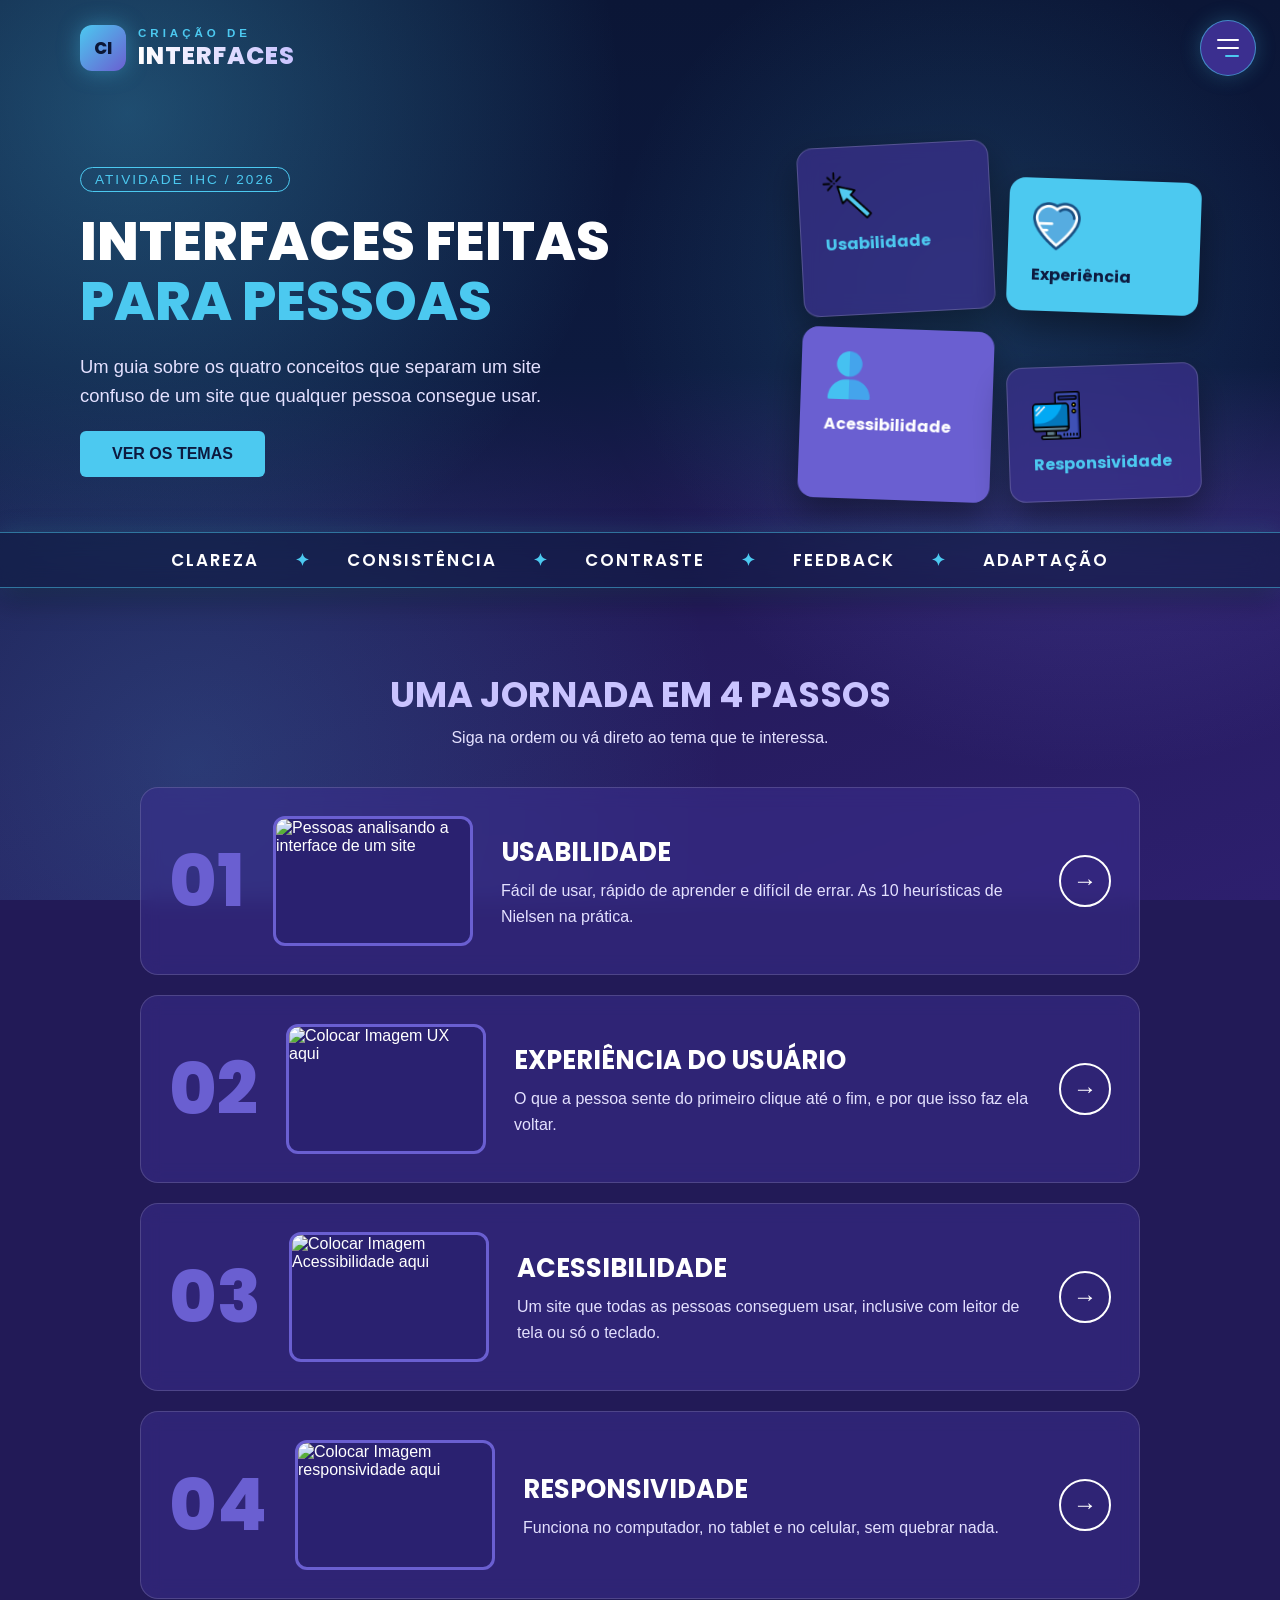
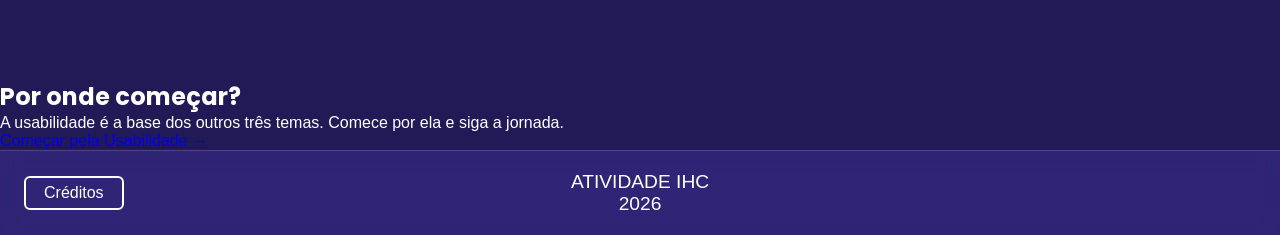
==== index.html @ 31a3160c "nova aparencia do conteudo index" ====
<!DOCTYPE html>
<html lang="pt-BR">
<head>
    <meta charset="UTF-8">
    <meta name="viewport" content="width=device-width, initial-scale=1.0">
    <title>Criação de Interfaces</title>
    <!--preconnect adianta a conexão pra fonte carregar mais rápido-->
    <link rel="preconnect" href="https://fonts.googleapis.com">
    <!--fonte Poppins do Google Fonts, usada nos títulos-->
    <link href="https://fonts.googleapis.com/css2?family=Poppins:wght@600;700;800&display=swap" rel="stylesheet">
    <link rel="stylesheet" href="style.css">
</head>
<body>

    <button class="botao-menu" aria-label="Abrir menu" aria-expanded="false" aria-controls="menu-lista">
        <span></span>
        <span></span>
        <span></span>
    </button>

    <nav class="menu-lista" id="menu-lista" aria-label="Menu principal">
        <ul>
            <li><a href="usabilidade.html"><span>01</span>Usabilidade</a></li>
            <li><a href="ux.html"><span>02</span>Experiência do Usuário</a></li>
            <li><a href="acessibilidade.html"><span>03</span>Acessibilidade</a></li>
            <li><a href="responsividade.html"><span>04</span>Responsividade</a></li>
        </ul>
    </nav>

    <div class="menu-fundo"></div>

        <!-- nova aparencia-->
    <section class = "inicio">

        <header class="cabecalho">
            <a href="index.html" class="logo">
                <span class="logo-icone" aria-hidden="true">CI</span>
                <span class="logo-texto">
                    <span class="logo-pequeno">Criação de</span>
                    <span class="logo-grande">Interfaces</span>
                </span>
            </a>
        </header>

        <div class="inicio-conteudo">
            <div class="inicio-texto">
                <p class="selo">Atividade IHC / 2026</p>
                <h1 class="inicio-titulo">Interfaces feitas <span>para pessoas</span></h1>
                <p class="inicio-descricao">
                    Um guia sobre os quatro conceitos que separam um site confuso de um site que qualquer pessoa consegue usar.
                </p>
                <div class="botoes">
                    <a href="#temas" class="botao-principal">Ver os temas</a>
                </div>
            </div>
        
        
        <div class="tema-cartoes" aria-hidden="true">
                <div class="tema-cartao cartao-vidro">
                    <img src="icons/pointer.png" alt="">
                    <p>Usabilidade</p>
                </div>
                <div class="tema-cartao cartao-ciano">
                    <img src="icons/heart.png" alt="">
                    <p>Experiência</p>
                </div>
                <div class="tema-cartao cartao-roxo">
                    <img src="icons/user.png" alt="">
                    <p>Acessibilidade</p>
                </div>
                <div class="tema-cartao cartao-vidro">
                    <img src="icons/pc.png" alt="">
                    <p>Responsividade</p>
                </div>
            </div>
        </div>
    </section>

    <div class="faixa">
        <span>Clareza</span><span aria-hidden="true">✦</span>
        <span>Consistência</span><span aria-hidden="true">✦</span>
        <span>Contraste</span><span aria-hidden="true">✦</span>
        <span>Feedback</span><span aria-hidden="true">✦</span>
        <span>Adaptação</span>
    </div>

    <main class="jornada" id="temas">
        <div class="jornada-topo">
            <h2>Uma jornada em 4 passos</h2>
            <p>Siga na ordem ou vá direto ao tema que te interessa.</p>
        </div>

        <!-- tema 1 --> 
        <a href="usabilidade.html" class="passo">
            <span class = "passo-numero">01</span>
            <img class="passo-imagem" src="https://encrypted-tbn0.gstatic.com/images?q=tbn:ANd9GcQEgo1wINq0tmidfS-IMwSDtIb7RT1Fy2eZQ4mO934F5g&s=10" alt="Pessoas analisando a interface de um site">
            <div class = "passo-texto">
                <h3>Usabilidade</h3>
                <p>
                Fácil de usar, rápido de aprender e difícil de errar. As 10 heurísticas de Nielsen na prática.</p>
                </p>
            </div>
            <span class="passo-seta" aria-hidden="true">→</span>
        </a>

        <!-- tema 2 --> 
        <a href="ux.html" class="passo">
            <span class="passo-numero">02</span>
            <img class="passo-imagem" src="#" alt="Colocar Imagem UX aqui">
            <div class="passo-texto">
                <h3>Experiência do Usuário</h3>
                <p>O que a pessoa sente do primeiro clique até o fim, e por que isso faz ela voltar.</p>
            </div>
            <span class="passo-seta" aria-hidden="true">→</span>
        </a>

        <!-- tema 3 --> 
        <a href="acessibilidade.html" class="passo">
            <span class="passo-numero">03</span>
            <img class="passo-imagem" src="#" alt="Colocar Imagem Acessibilidade aqui">
            <div class="passo-texto">
                <h3>Acessibilidade</h3>
                <p>Um site que todas as pessoas conseguem usar, inclusive com leitor de tela ou só o teclado.</p>
            </div>
            <span class="passo-seta" aria-hidden="true">→</span>
        </a>

        <!-- tema 4 --> 
        <a href="responsividade.html" class="passo">
            <span class="passo-numero">04</span>
            <img class="passo-imagem" src="#" alt="Colocar Imagem responsividade aqui">
            <div class="passo-texto">
                <h3>Responsividade</h3>
                <p>Funciona no computador, no tablet e no celular, sem quebrar nada.</p>
            </div>
            <span class="passo-seta" aria-hidden="true">→</span>
        </a>
    </main>

    <section class="chamada">
        <h2>Por onde começar?</h2>
        <p>A usabilidade é a base dos outros três temas. Comece por ela e siga a jornada.</p>
        <a href="usabilidade.html">Começar pela Usabilidade →</a>
    </section>

    <footer class="rodape">
        <a href="#" class="btn-creditos">Créditos</a>
        <p>Atividade IHC<br>2026</p>
    </footer>

    <script src="script.js"></script>
    
</body>
</html>
---- style.css ----
/*codigo para tirar as margens do navegador*/
* {
    margin: 0;
    padding: 0;
    box-sizing: border-box;
}

html {
    scroll-behavior: smooth;
}

/*------------------------------------*/

body {
    color: #ffffff;
    min-height: 100vh;
    display: flex;
    flex-direction: column;

    background-color: #221a57;
    background-image:
        radial-gradient(circle at 85% 30%, rgba(106, 95, 209, 0.45), transparent 40%),
        radial-gradient(circle at 15% 85%, rgba(76, 201, 240, 0.18), transparent 40%),
        linear-gradient(160deg, #0d1a3f 0%, #221a57 55%, #2d1f6e 100%);
    background-attachment: fixed;

    font-family: "Segoe UI", Arial, sans-serif;
}

h1, h2, h3 {
    font-family: "Poppins", "Segoe UI", sans-serif;
}

/*------------------------------------*/

.cabecalho {
    height: 96px;
    padding: 0 max(16px, calc((100% - 1120px) / 2));
    display:flex;
    align-items: center;
}

.botao-menu {
    position:fixed;
    top: 20px;
    right: 24px;
    z-index: 40;
    width: 56px;
    height: 56px;
    display: flex;
    flex-direction: column;
    justify-content: center;
    align-items: center;
    gap: 6px;
    border: 1px solid rgba(76, 201, 240, 0.6);
    border-radius: 50%;
    box-shadow: 0 0 20px rgba(76, 201, 240, 0.25);
    background: #3b2f8f;
    cursor: pointer;
    transition: background 0.2s;
}

.botao-menu:hover {
    background: #6a5fd1;
}


.botao-menu span {
    display: block;
    width: 22px;
    height: 2px;
    background: #ffffff;
    border-radius: 2px;
    transition: transform 0.3s, opacity 0.3s;
}

.botao-menu span:nth-child(3) {
    width: 14px;
    margin-left: 8px;
    background: #4cc9f0;
}

/*rotação das linhas pra virar X no menu*/
.botao-menu.aberto span:nth-child(1) {
    transform: translateY(8px) rotate(45deg);
}

/*some a linah do meio*/
.botao-menu.aberto span:nth-child(2) {
    opacity: 0;
}

/*terceira linha*/
.botao-menu.aberto span:nth-child(3) {
    width: 22px;
    margin-left: 0;
    background: #ffffff;
    transform: translateY(-8px) rotate(-45deg);
}

.menu-fundo {
    position: fixed;
    inset: 0;
    z-index: 30;
    pointer-events: none;
}

.menu-fundo.aberto {
    pointer-events: auto;
}

.menu-lista {
    position: fixed;
    top: 20px;
    right: 24px;
    z-index: 35;
    height: 56px;
    padding: 0 72px 0 12px;
    display:flex;
    align-items: center;

    background: #1d1650;
    border: 1px solid rgba(76, 201, 240, 0.6);
    border-radius: 999px;
    box-shadow: 0 10px 30px rgba(0, 0, 0, 0.4), 0 0 20px rgba(76, 201, 240, 0.2);

    clip-path: inset(0 0 0 100% round 999px);
    visibility: hidden;
    transition: clip-path 0.45s ease, visibility 0s 0.45s;
}

.menu-lista.aberto {
    clip-path: inset(0 0 0 0 round 999px);
    visibility: visible;
    transition: clip-path 0.45s ease, visibility 0s;
}

.menu-lista ul {
    list-style: none;
    display: flex;
    gap: 4px;
}

.menu-lista ul a {
    display: flex;
    align-items: center;
    gap: 8px;
    padding: 10px 16px;
    white-space: nowrap;
    color: #ffffff;
    text-decoration: none;
    font-size: 1.05rem;
    border-radius: 999px;
    transition: background 0.2s;
}

.menu-lista ul a span {
    font-family: "Poppins", sans-serif;
    font-weight: 800;
    color: #6a5fd1;
    transition: color 0.2s;
}

.menu-lista ul a:hover {
    background: rgba(76, 201, 240, 0.15);
}

.menu-lista ul a:hover span {
    color: #4cc9f0;
}

.menu-lista ul a[aria-current="page"] {
    background: rgba(76, 201, 240, 0.12);
}

.menu-lista ul a[aria-current="page"] span {
    color: #4cc9f0;
}

.logo {
    display: inline-flex;
    align-items: center;
    gap: 12px;
    color: #ffffff;
    text-decoration: none;
}

.logo-icone {
    width: 46px;
    height: 46px;
    display: flex;
    align-items: center;
    justify-content: center;
    font-family: "Poppins", sans-serif;
    font-weight: 800;
    font-size: 1.05rem;
    color: #0b1636;
    background: linear-gradient(135deg, #4cc9f0, #6a5fd1);
    border-radius: 12px;
    box-shadow: 0 0 22px rgba(76, 201, 240, 0.4);
    transition: transform 0.3s;
}

.logo:hover .logo-icone {
    transform: rotate(-8deg) scale(1.06);
}

.logo-texto {
    display: flex;
    flex-direction: column;
    gap: 4px;
    line-height: 1;
}

.logo-pequeno {
    font-size: 0.72rem;
    font-weight: 600;
    letter-spacing: 4px;
    text-transform: uppercase;
    color: #4cc9f0;
}

.logo-grande {
    font-family: "Poppins", sans-serif;
    font-size: 1.5rem;
    font-weight: 800;
    letter-spacing: 1px;
    text-transform: uppercase;
    background: linear-gradient(90deg, #ffffff, #c9c3ff);
    -webkit-background-clip: text;
    background-clip: text;
    color: transparent;
}

/*------------------------------------*/

.botao-principal {
    display: inline-block;
    padding: 14px 32px;
    font-weight: 600;
    text-transform: uppercase;
    text-decoration: none;
    border-radius:6px;
    transition:0.2s;
}

.botao-principal {
    color: #0d1a3f;
    background: #4cc9f0;
}

.botao-principal:hover {
    background: #ffffff;
}


/*------------------------------------*/
/* nova abertura */
.inicio {
    width: 100%;
    padding-bottom: 64px;

    background-image:
        radial-gradient(circle at 10% 20%, rgba(76, 201, 240, 0.3), transparent 40%),
        radial-gradient(circle at 75% 50%, rgba(76, 201, 240, 0.15), transparent 35%),
        linear-gradient(to bottom, #0b1636 0%, #0d1a3f 65%, rgba(13, 26, 63, 0) 100%);
}

.inicio-conteudo {
    padding: 48px max(16px, calc((100% - 1120px) / 2)) 0;
    display: flex;
    flex-wrap: wrap;
    align-items: center;
    gap: 48px;
}

.inicio-texto {
    flex: 999 1 440px;
    min-width: 0;
    display: flex;
    flex-direction: column;
    gap: 20px;
}

.selo {
    width: fit-content;
    padding: 4px 14px;
    font-size: 0.85rem;
    letter-spacing: 2px;
    text-transform: uppercase;
    color: #4cc9f0;
    border: 1px solid #4cc9f0;
    border-radius: 20px;
}

.inicio-titulo {
    font-size: 3.4rem;
    font-weight: 800;
    line-height: 1.1;
    text-transform: uppercase;
}

.inicio-titulo span {
    color: #4cc9f0;
}

.inicio-descricao {
    max-width: 520px;
    font-size: 1.15rem;
    line-height: 1.6;
    color: #e4e1ff;
}

.botoes {
    display: flex;
    flex-wrap: wrap;
    gap: 14px;
}

/*------------------------------------*/
.tema-cartoes {
    flex: 1 1 400px;
    display: grid;
    grid-template-columns: repeat(2, minmax(0, 1fr));
    gap: 16px;
}

.tema-cartao {
    padding: 24px;
    border-radius: 16px;
    box-shadow: 0 16px 36px rgba(0, 0, 0, 0.4);
    transition: transform 0.3s;
}

.tema-cartao img {
    display: block;
    width: 48px;
    height: 48px;
    object-fit: contain;
}

.tema-cartao p {
    margin-top: 12px;
    font-family: "Poppins", sans-serif;
    font-weight: 700;
}

.cartao-vidro {
    color: #4cc9f0;
    background: rgba(59, 47, 143, 0.7);
    border: 1px solid rgba(255, 255, 255, 0.18);
    backdrop-filter: blur(10px);
    -webkit-backdrop-filter: blur(10px);
}

.cartao-ciano {
    color: #0d1a3f;
    background: #4cc9f0;
}

.cartao-roxo {
    color: #ffffff;
    background: #6a5fd1;
}

/*------------------------------------*/
/* faixa q separa o titulo*/
.faixa {
    position: relative;
    width: 100%;
    z-index: 2;
    margin: -32px auto 0;
    padding: 14px 20px;
    display: flex;
    flex-wrap: wrap;
    justify-content: center;
    gap: 10px 36px;

    font-family: "Poppins", sans-serif;
    font-weight: 600;
    font-size: 1.05rem;
    letter-spacing: 2px;
    text-transform: uppercase;
    color: #ffffff;

    background: rgba(13, 26, 63, 0.55);
    backdrop-filter: blur(12px);
    -webkit-backdrop-filter: blur(12px);
    border-top: 1px solid rgba(76, 201, 240, 0.5);
    border-bottom: 1px solid rgba(76, 201, 240, 0.5);
    box-shadow: 0 10px 30px rgba(0, 0, 0, 0.35), 0 0 24px rgba(76, 201, 240, 0.2);

}

/*as estrelinhas entre as palavras ficam ciano*/
.faixa span[aria-hidden="true"] {
    color: #4cc9f0;
}

/* "entorta" os cartoes */
.tema-cartao:nth-child(1) { transform: rotate(-3deg); }
.tema-cartao:nth-child(2) { transform: rotate(2deg); margin-top: 36px; }
.tema-cartao:nth-child(3) { transform: rotate(2deg); }
.tema-cartao:nth-child(4) { transform: rotate(-2deg); margin-top: 36px; }

/* animação dos cartoes girar e aumentar quando passa o mouse */
.tema-cartao:hover {
    transform: rotate(0) scale(1.04);
}

/*------------------------------------*/

.conteudo {
    flex: 1;
    width: 90%;
    max-width: 950px;
    margin: 40px auto;
    padding: 32px;
    display: flex;
    flex-direction: column;
    gap: 28px;

    background:rgba(59, 47, 143, 0.55);
    backdrop-filter: blur(10px);
    -webkit-backdrop-filter: blur(10px);
    border: 1px solid rgba(255, 255, 255, 0.15);
    border-radius: 16px;
}

.jornada {
    width: calc(100% - 32px);
    max-width: 1000px;
    margin: 80px auto;
    display: flex;
    flex-direction: column;
    gap: 20px;
    scroll-margin-top: 40px;
}

.jornada-topo {
    margin-bottom: 20px;
    text-align: center;
}

.jornada-topo h2,
.comparacao h2 {
    margin-bottom: 8px;
    font-size: 2.2rem;
    text-transform: uppercase;
    color: #c9c3ff;
}

.jornada-topo p,
.comparacao-intro {
    color: #e4e1ff;
}

/*------ novos cards ------*/

.passo {
    display: flex;
    flex-wrap: wrap;
    align-items: center;
    gap: 28px;
    padding: 28px;
    color: #ffffff;
    text-decoration: none;
    background: rgba(59, 47, 143, 0.55);
    backdrop-filter: blur(10px);
    -webkit-backdrop-filter: blur(10px);
    border: 1px solid rgba(255, 255, 255, 0.15);
    border-radius: 18px;
    transition: transform 0.25s, box-shadow 0.25s, border-color 0.25s;
}

.passo:hover {
    transform: translateY(-4px);
    border-color: rgba(76, 201, 240, 0.5);
    box-shadow: 0 8px 28px rgba(76, 201, 240, 0.3);
}

.passo-numero {
    font-family: "Poppins", sans-serif;
    font-size: 4.5rem;
    font-weight: 800;
    line-height: 1;
    color: #6a5fd1;
    transition: color 0.25s;
}

.passo:hover .passo-numero {
    color: #4cc9f0;
}

.passo-imagem {
    flex: 0 1 200px;
    width: 200px;
    height: 130px;
    object-fit: cover;
    border: 3px solid #6a5fd1;
    border-radius: 12px;
    background: #2a2170;
}

.passo-texto {
    flex: 999 1 300px;
    min-width: 0;
}

.passo-texto h3 {
    margin-bottom: 6px;
    font-size: 1.6rem;
    text-transform: uppercase;
}

.passo-texto p {
    line-height: 1.6;
    color: #e4e1ff;
}

.passo-seta {
    width: 52px;
    height: 52px;
    display: flex;
    align-items: center;
    justify-content: center;
    font-size: 1.5rem;
    font-weight: 800;
    border: 2px solid #ffffff;
    border-radius: 50%;
    transition: 0.25s;
}

.passo:hover .passo-seta {
    color: #0b1636;
    background: #4cc9f0;
    border-color: #4cc9f0;
}


/*------------------------------------*/

.rodape {
    display: grid;
    grid-template-columns: 1fr auto 1fr;
    align-items: center;
    padding: 20px 24px;
    color:#ffffff;

    /*efeito transparente igual o cabeçalho*/
    background: rgba(59, 47, 143, 0.55);
    backdrop-filter: blur(10px);
    -webkit-backdrop-filter: blur(10px);
    border-top: 1px solid rgba(255, 255, 255, 0.15);
}

.rodape p {
    text-align: center;
    font-size: 1.2rem;
    text-transform: uppercase;
}

.btn-creditos {
    justify-self: start;
    padding: 6px 18px;
    color: #ffffff;
    text-decoration: none;
    border: 2px solid #ffffff;
    border-radius: 6px;
    transition: 0.2s;
}

.btn-creditos:hover {
    background: rgba(255, 255, 255, 0.2);
}
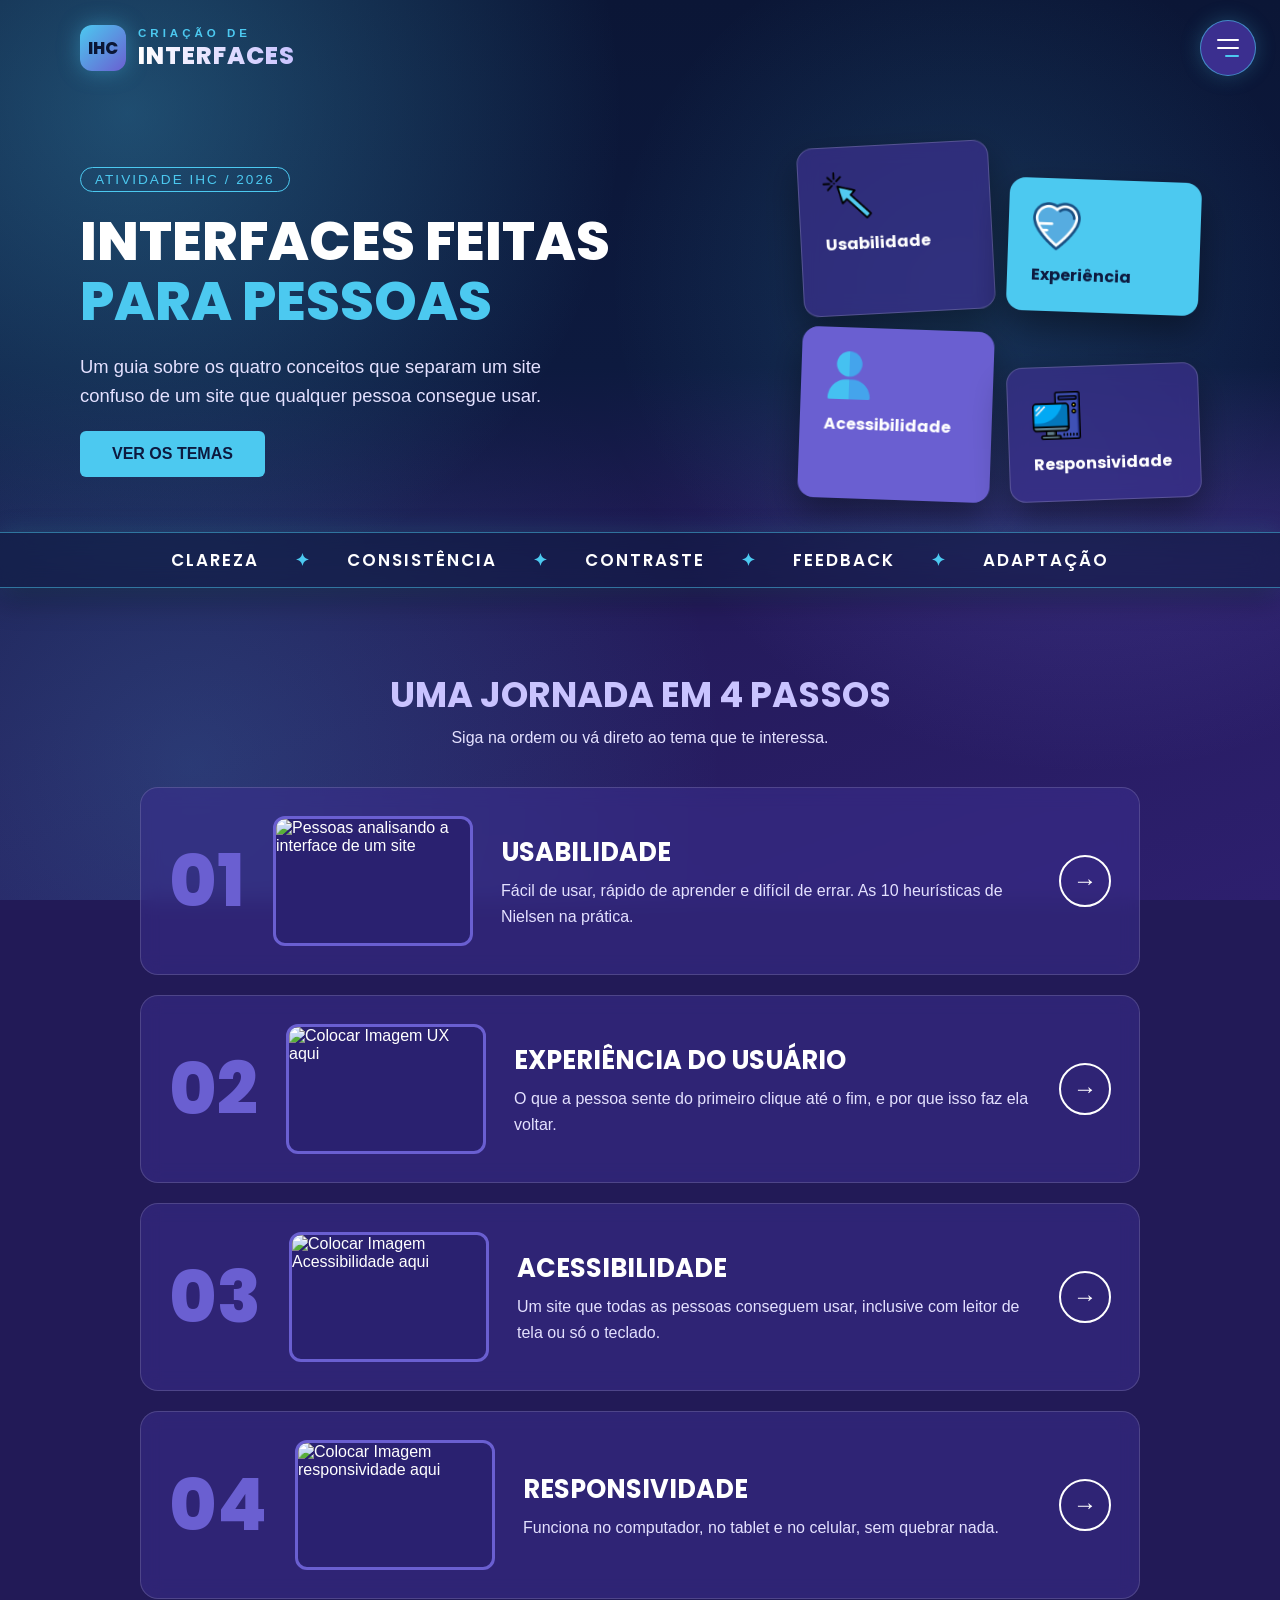
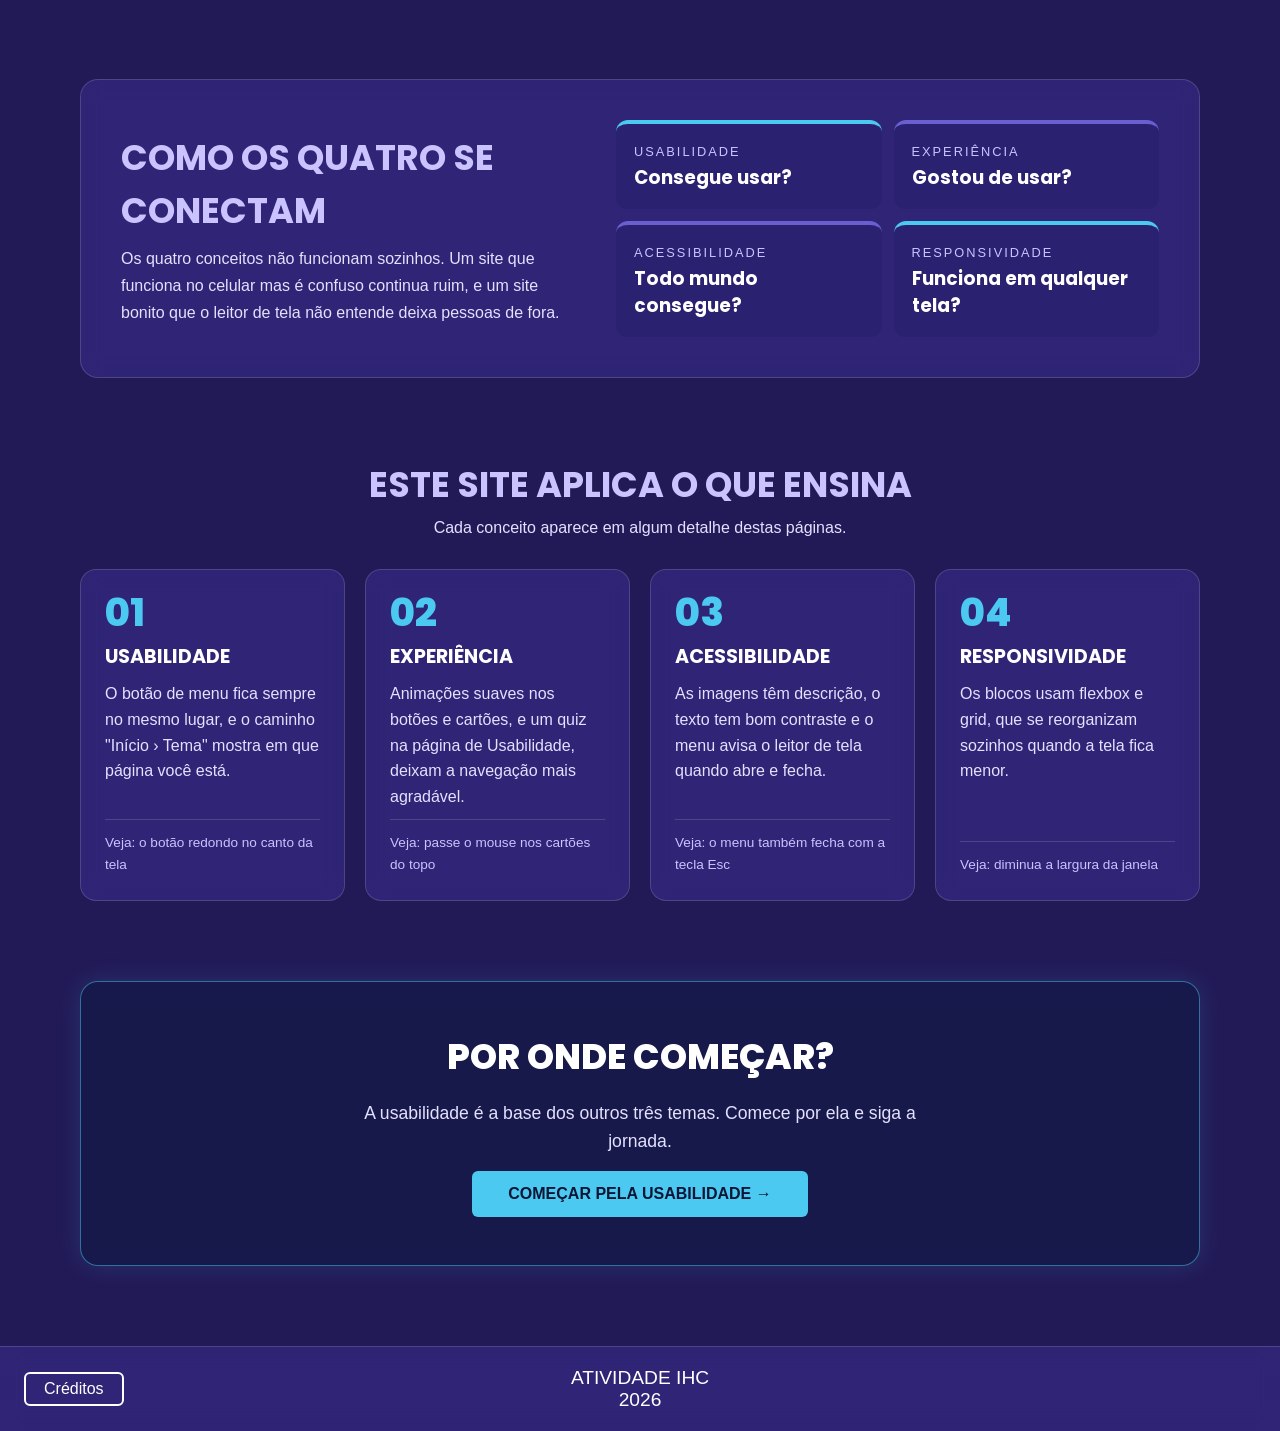
==== commit f855118f: "muita coisa" ====
--- a/index.html
+++ b/index.html
@@ -34,7 +34,7 @@
 
         <header class="cabecalho">
             <a href="index.html" class="logo">
-                <span class="logo-icone" aria-hidden="true">CI</span>
+                <span class="logo-icone" aria-hidden="true">IHC</span>
                 <span class="logo-texto">
                     <span class="logo-pequeno">Criação de</span>
                     <span class="logo-grande">Interfaces</span>
@@ -56,22 +56,22 @@
         
         
         <div class="tema-cartoes" aria-hidden="true">
-                <div class="tema-cartao cartao-vidro">
+                <a href="#usabilidade" class="tema-cartao cartao-vidro">
                     <img src="icons/pointer.png" alt="">
                     <p>Usabilidade</p>
-                </div>
-                <div class="tema-cartao cartao-ciano">
+                </a>
+                <a href="#ux" class="tema-cartao cartao-ciano">
                     <img src="icons/heart.png" alt="">
                     <p>Experiência</p>
-                </div>
-                <div class="tema-cartao cartao-roxo">
+                </a>
+                <a href="#acessibilidade" class="tema-cartao cartao-roxo">
                     <img src="icons/user.png" alt="">
                     <p>Acessibilidade</p>
-                </div>
-                <div class="tema-cartao cartao-vidro">
+                </a>
+                <a href="#responsividade" class="tema-cartao cartao-vidro">
                     <img src="icons/pc.png" alt="">
                     <p>Responsividade</p>
-                </div>
+                </a>
             </div>
         </div>
     </section>
@@ -91,7 +91,7 @@
         </div>
 
         <!-- tema 1 --> 
-        <a href="usabilidade.html" class="passo">
+        <a href="usabilidade.html" class="passo" id="usabilidade">
             <span class = "passo-numero">01</span>
             <img class="passo-imagem" src="https://encrypted-tbn0.gstatic.com/images?q=tbn:ANd9GcQEgo1wINq0tmidfS-IMwSDtIb7RT1Fy2eZQ4mO934F5g&s=10" alt="Pessoas analisando a interface de um site">
             <div class = "passo-texto">
@@ -104,7 +104,7 @@
         </a>
 
         <!-- tema 2 --> 
-        <a href="ux.html" class="passo">
+        <a href="ux.html" class="passo" id="ux">
             <span class="passo-numero">02</span>
             <img class="passo-imagem" src="#" alt="Colocar Imagem UX aqui">
             <div class="passo-texto">
@@ -115,7 +115,7 @@
         </a>
 
         <!-- tema 3 --> 
-        <a href="acessibilidade.html" class="passo">
+        <a href="acessibilidade.html" class="passo" id="acessibilidade">
             <span class="passo-numero">03</span>
             <img class="passo-imagem" src="#" alt="Colocar Imagem Acessibilidade aqui">
             <div class="passo-texto">
@@ -126,7 +126,7 @@
         </a>
 
         <!-- tema 4 --> 
-        <a href="responsividade.html" class="passo">
+        <a href="responsividade.html" class="passo" id="responsividade">
             <span class="passo-numero">04</span>
             <img class="passo-imagem" src="#" alt="Colocar Imagem responsividade aqui">
             <div class="passo-texto">
@@ -137,6 +137,68 @@
         </a>
     </main>
 
+    <section class="conexao">
+        <div class="conexao-texto">
+            <h2>Como os quatro se conectam</h2>
+            <p>
+                Os quatro conceitos não funcionam sozinhos. Um site que funciona no celular mas é confuso continua ruim,
+                e um site bonito que o leitor de tela não entende deixa pessoas de fora.
+            </p>
+        </div>
+
+        <div class="perguntas">
+            <div class="pergunta">
+                <span>Usabilidade</span>
+                <p>Consegue usar?</p>
+            </div>
+            <div class="pergunta">
+                <span>Experiência</span>
+                <p>Gostou de usar?</p>
+            </div>
+            <div class="pergunta">
+                <span>Acessibilidade</span>
+                <p>Todo mundo consegue?</p>
+            </div>
+            <div class="pergunta">
+                <span>Responsividade</span>
+                <p>Funciona em qualquer tela?</p>
+            </div>
+        </div>
+    </section>
+
+    <section class="aplica">
+        <h2>Este site aplica o que ensina</h2>
+        <p class="aplica-intro">Cada conceito aparece em algum detalhe destas páginas.</p>
+
+        <div class="aplica-grade">
+            <article class="aplica-cartao">
+                <span class="aplica-numero">01</span>
+                <h3>Usabilidade</h3>
+                <p>O botão de menu fica sempre no mesmo lugar, e o caminho "Início › Tema" mostra em que página você está.</p>
+                <p class="aplica-onde">Veja: o botão redondo no canto da tela</p>
+            </article>
+            <article class="aplica-cartao">
+                <span class="aplica-numero">02</span>
+                <h3>Experiência</h3>
+                <p>Animações suaves nos botões e cartões, e um quiz na página de Usabilidade, deixam a navegação mais agradável.</p>
+                <p class="aplica-onde">Veja: passe o mouse nos cartões do topo</p>
+            </article>
+            <article class="aplica-cartao">
+                <span class="aplica-numero">03</span>
+                <h3>Acessibilidade</h3>
+                <p>As imagens têm descrição, o texto tem bom contraste e o menu avisa o leitor de tela quando abre e fecha.</p>
+                <p class="aplica-onde">Veja: o menu também fecha com a tecla Esc</p>
+            </article>
+            <article class="aplica-cartao">
+                <span class="aplica-numero">04</span>
+                <h3>Responsividade</h3>
+                <p>Os blocos usam flexbox e grid, que se reorganizam sozinhos quando a tela fica menor.</p>
+                <p class="aplica-onde">Veja: diminua a largura da janela</p>
+            </article>
+        </div>
+    </section>
+
+
     <section class="chamada">
         <h2>Por onde começar?</h2>
         <p>A usabilidade é a base dos outros três temas. Comece por ela e siga a jornada.</p>
--- a/style.css
+++ b/style.css
@@ -326,6 +326,8 @@
 }
 
 .tema-cartao {
+    display: block;
+    text-decoration: none;
     padding: 24px;
     border-radius: 16px;
     box-shadow: 0 16px 36px rgba(0, 0, 0, 0.4);
@@ -346,7 +348,7 @@
 }
 
 .cartao-vidro {
-    color: #4cc9f0;
+    color: #ffffff;
     background: rgba(59, 47, 143, 0.7);
     border: 1px solid rgba(255, 255, 255, 0.18);
     backdrop-filter: blur(10px);
@@ -443,7 +445,8 @@
 }
 
 .jornada-topo h2,
-.comparacao h2 {
+.conexao h2,
+.aplica h2 {
     margin-bottom: 8px;
     font-size: 2.2rem;
     text-transform: uppercase;
@@ -451,7 +454,7 @@
 }
 
 .jornada-topo p,
-.comparacao-intro {
+.aplica-intro {
     color: #e4e1ff;
 }
 
@@ -471,6 +474,12 @@
     border: 1px solid rgba(255, 255, 255, 0.15);
     border-radius: 18px;
     transition: transform 0.25s, box-shadow 0.25s, border-color 0.25s;
+    scroll-margin-top: 40px;
+}
+
+.passo:target {
+    border-color: #4cc9f0;
+    box-shadow: 0 0 0 2px #4cc9f0, 0 8px 28px rgba(76, 201, 240, 0.3);
 }
 
 .passo:hover {
@@ -537,6 +546,181 @@
     border-color: #4cc9f0;
 }
 
+/*------------------------------------*/
+
+.conexao {
+    width: calc(100% - 32px);
+    max-width: 1120px;
+    margin: 0 auto 80px;
+    padding: 40px;
+    display: flex;
+    flex-wrap: wrap;
+    align-items: center;
+    gap: 32px;
+    background: rgba(59, 47, 143, 0.55);
+    backdrop-filter: blur(10px);
+    -webkit-backdrop-filter: blur(10px);
+    border: 1px solid rgba(255, 255, 255, 0.15);
+    border-radius: 18px;
+}
+
+.conexao-texto {
+    flex: 1 1 340px;
+    min-width: 0;
+}
+
+.conexao-texto p {
+    line-height: 1.7;
+    color: #e4e1ff;
+}
+
+/*------------------------------------*/
+
+.perguntas {
+    flex: 1 1 420px;
+    display: grid;
+    grid-template-columns: repeat(2, minmax(0, 1fr));
+    gap: 12px;
+}
+
+.pergunta {
+    padding: 18px;
+    background: #2a2170;
+    border-top: 4px solid #6a5fd1;
+    border-radius: 12px;
+}
+
+.pergunta:nth-child(1),
+.pergunta:nth-child(4) {
+    border-top-color: #4cc9f0;
+}
+
+.pergunta span {
+    font-size: 0.8rem;
+    letter-spacing: 2px;
+    text-transform: uppercase;
+    color: #c9c3ff;
+}
+
+.pergunta p {
+    margin-top: 4px;
+    font-family: "Poppins", sans-serif;
+    font-size: 1.15rem;
+    font-weight: 700;
+}
+
+/*------------------------------------*/
+/*aplicação no site*/
+
+.aplica {
+    width: calc(100% - 32px);
+    max-width: 1120px;
+    margin: 0 auto 80px;
+    text-align: center;
+}
+
+.aplica-intro {
+    margin-bottom: 32px;
+}
+
+.aplica-grade {
+    display: grid;
+    grid-template-columns: repeat(auto-fit, minmax(240px, 1fr));
+    gap: 20px;
+    text-align: left;
+}
+
+.aplica-cartao {
+    padding: 24px;
+    display: flex;
+    flex-direction: column;
+    gap: 10px;
+    background: rgba(59, 47, 143, 0.55);
+    backdrop-filter: blur(10px);
+    -webkit-backdrop-filter: blur(10px);
+    border: 1px solid rgba(255, 255, 255, 0.15);
+    border-radius: 16px;
+    transition: transform 0.25s, border-color 0.25s;
+}
+
+.aplica-cartao:hover {
+    transform: translateY(-4px);
+    border-color: rgba(76, 201, 240, 0.5);
+}
+
+.aplica-numero {
+    font-family: "Poppins", sans-serif;
+    font-size: 2.4rem;
+    font-weight: 800;
+    line-height: 1;
+    color: #4cc9f0;
+}
+
+.aplica-cartao h3 {
+    font-size: 1.2rem;
+    text-transform: uppercase;
+}
+
+.aplica-cartao p {
+    line-height: 1.6;
+    color: #e4e1ff;
+}
+
+.aplica-onde {
+    margin-top: auto;
+    padding-top: 12px;
+    font-size: 0.85rem;
+    color: #c9c3ff !important;
+    border-top: 1px solid rgba(255, 255, 255, 0.15);
+}
+
+/*------------------------------------*/
+
+.chamada {
+    width: calc(100% - 32px);
+    max-width: 1120px;
+    margin: 0 auto 80px;
+    padding: 48px 32px;
+    display: flex;
+    flex-direction: column;
+    align-items: center;
+    gap: 16px;
+    text-align: center;
+    background: rgba(13, 26, 63, 0.45);
+    backdrop-filter: blur(10px);
+    -webkit-backdrop-filter: blur(10px);
+    border: 1px solid rgba(76, 201, 240, 0.5);
+    border-radius: 18px;
+    box-shadow: 0 0 24px rgba(76, 201, 240, 0.15);
+}
+
+.chamada h2 {
+    font-size: 2.2rem;
+    font-weight: 800;
+    text-transform: uppercase;
+}
+
+.chamada p {
+    max-width: 560px;
+    font-size: 1.1rem;
+    line-height: 1.6;
+    color: #e4e1ff;
+}
+
+.chamada a {
+    padding: 14px 36px;
+    font-weight: 700;
+    text-transform: uppercase;
+    text-decoration: none;
+    color: #0b1636;
+    background: #4cc9f0;
+    border-radius: 6px;
+    transition: 0.2s;
+}
+
+.chamada a:hover {
+    background: #ffffff;
+}
 
 /*------------------------------------*/
 
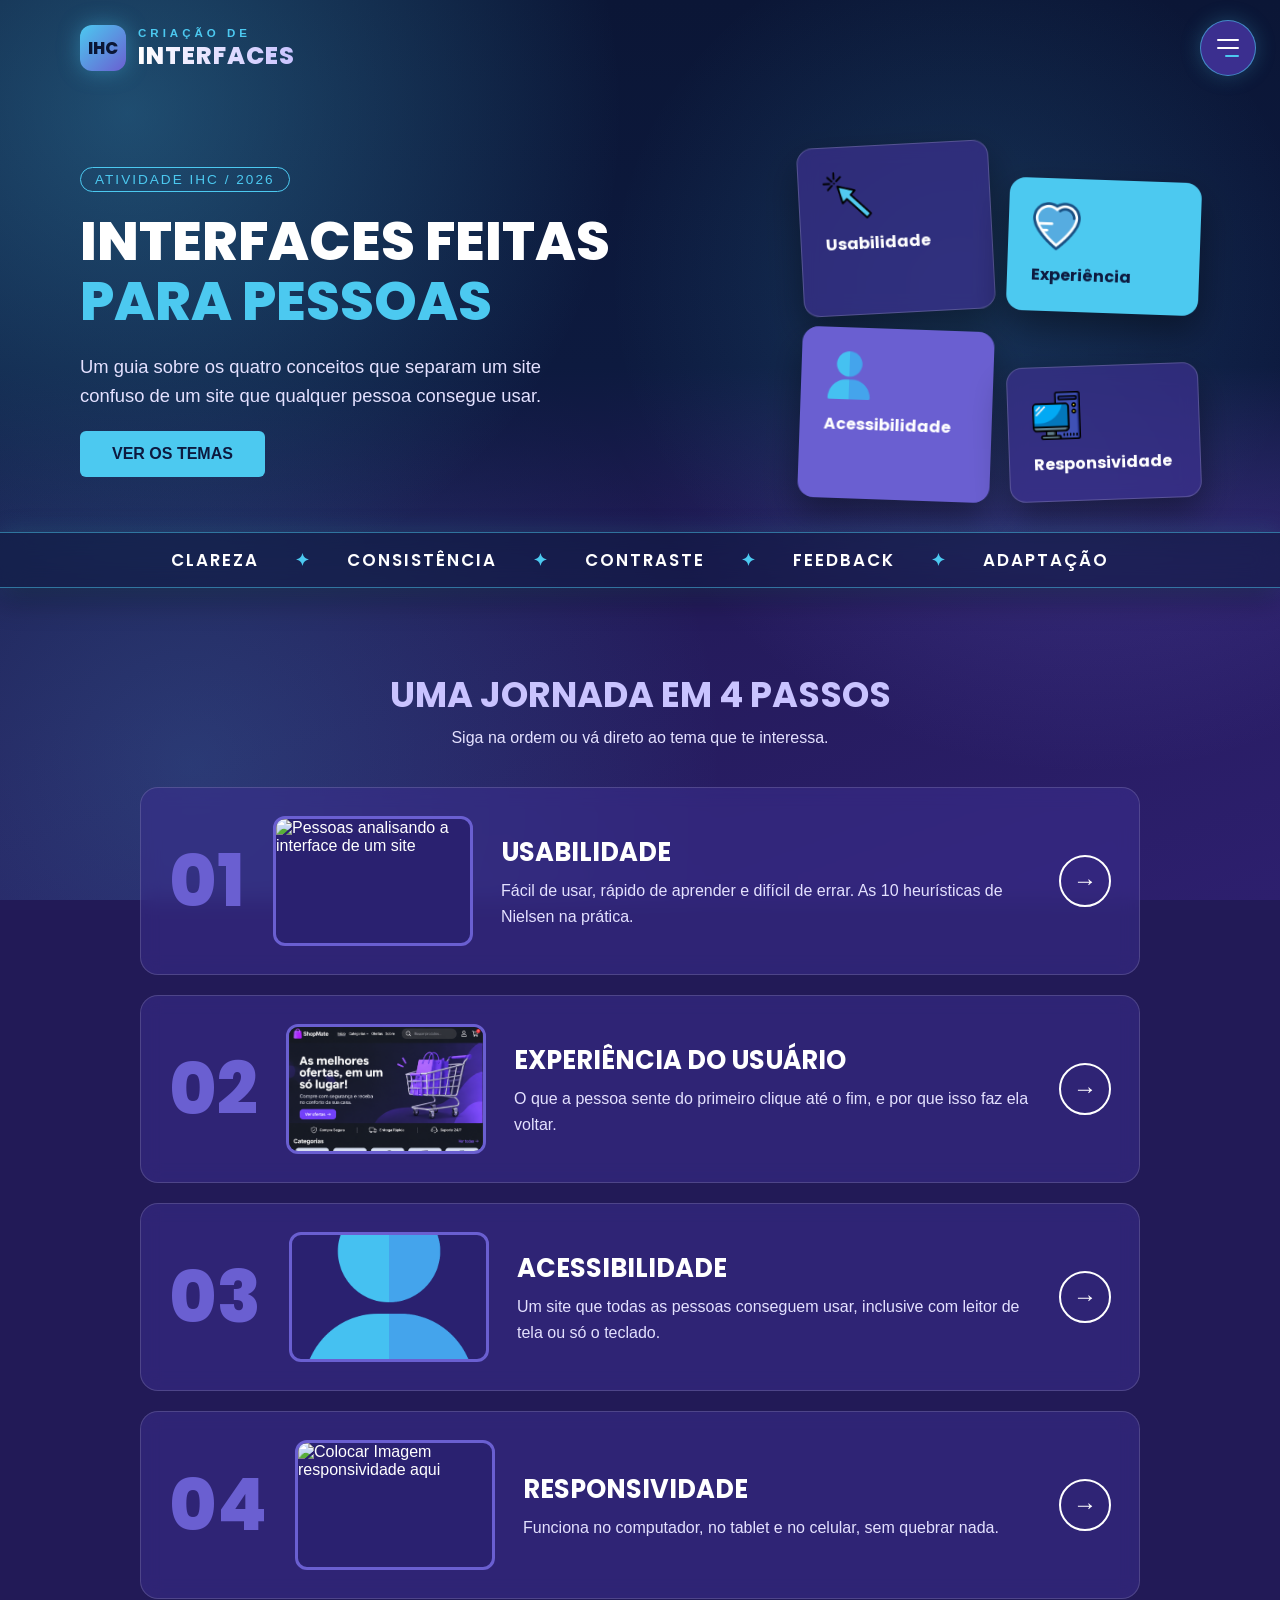
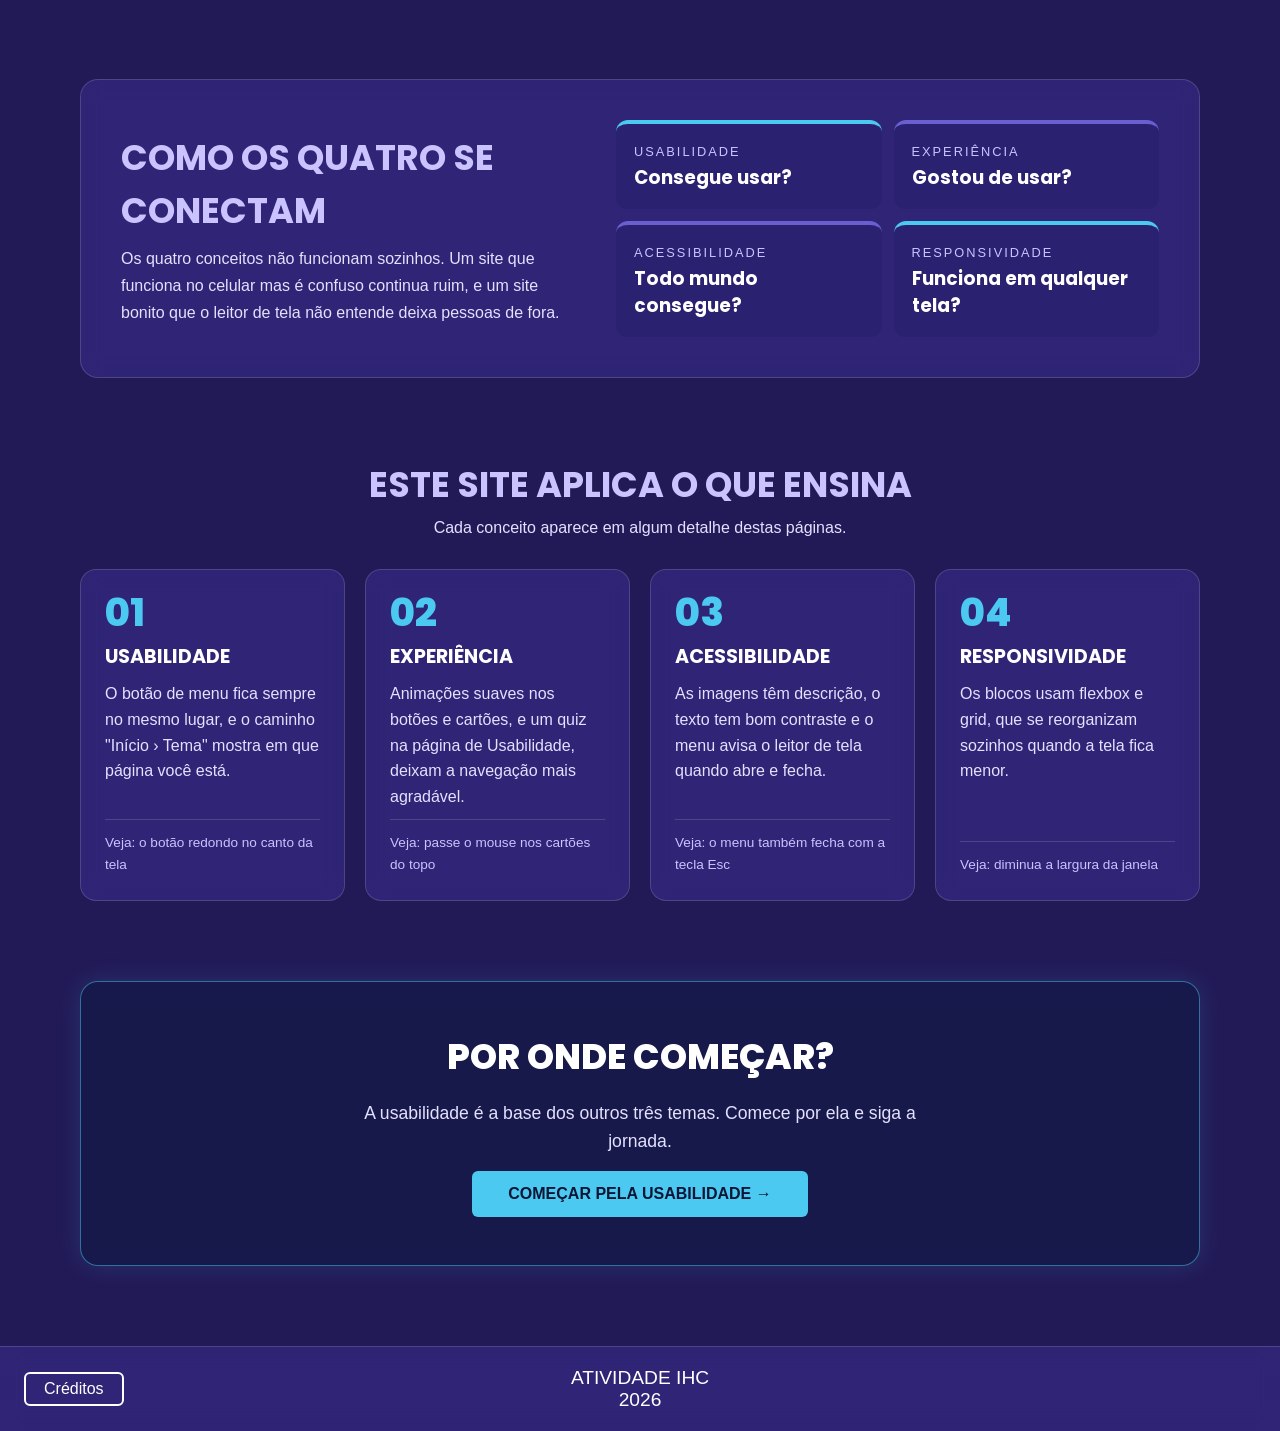
==== commit 33fa7719: "tudo junto pq essa merda nao foi antes e bugo agora vai ter que ser tudo junto" ====
--- a/index.html
+++ b/index.html
@@ -106,7 +106,7 @@
         <!-- tema 2 --> 
         <a href="ux.html" class="passo" id="ux">
             <span class="passo-numero">02</span>
-            <img class="passo-imagem" src="#" alt="Colocar Imagem UX aqui">
+            <img class="passo-imagem" src="SiteBom.png" alt="Exemplo de uma interface organizada e agradável">
             <div class="passo-texto">
                 <h3>Experiência do Usuário</h3>
                 <p>O que a pessoa sente do primeiro clique até o fim, e por que isso faz ela voltar.</p>
@@ -117,7 +117,7 @@
         <!-- tema 3 --> 
         <a href="acessibilidade.html" class="passo" id="acessibilidade">
             <span class="passo-numero">03</span>
-            <img class="passo-imagem" src="#" alt="Colocar Imagem Acessibilidade aqui">
+            <img class="passo-imagem" src="icons/user.png" alt="Ícone representando pessoas e inclusão">
             <div class="passo-texto">
                 <h3>Acessibilidade</h3>
                 <p>Um site que todas as pessoas conseguem usar, inclusive com leitor de tela ou só o teclado.</p>
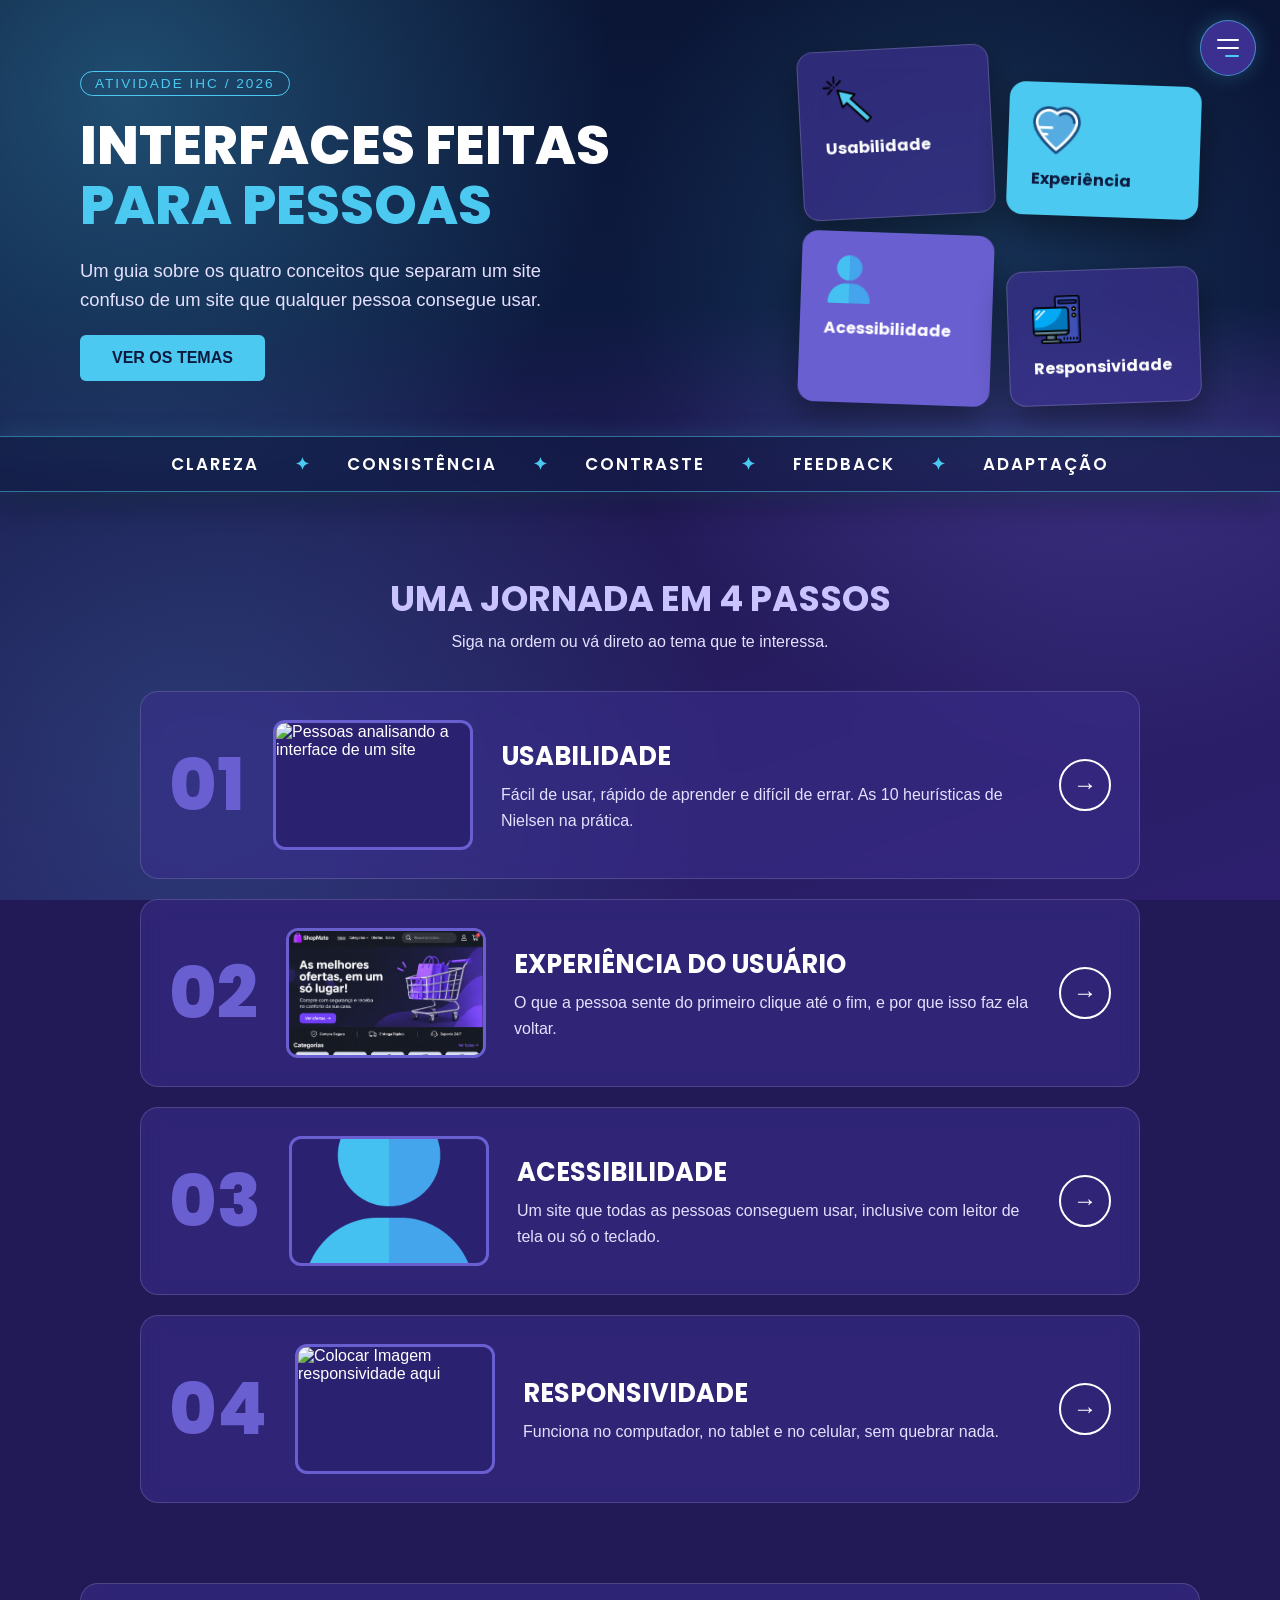
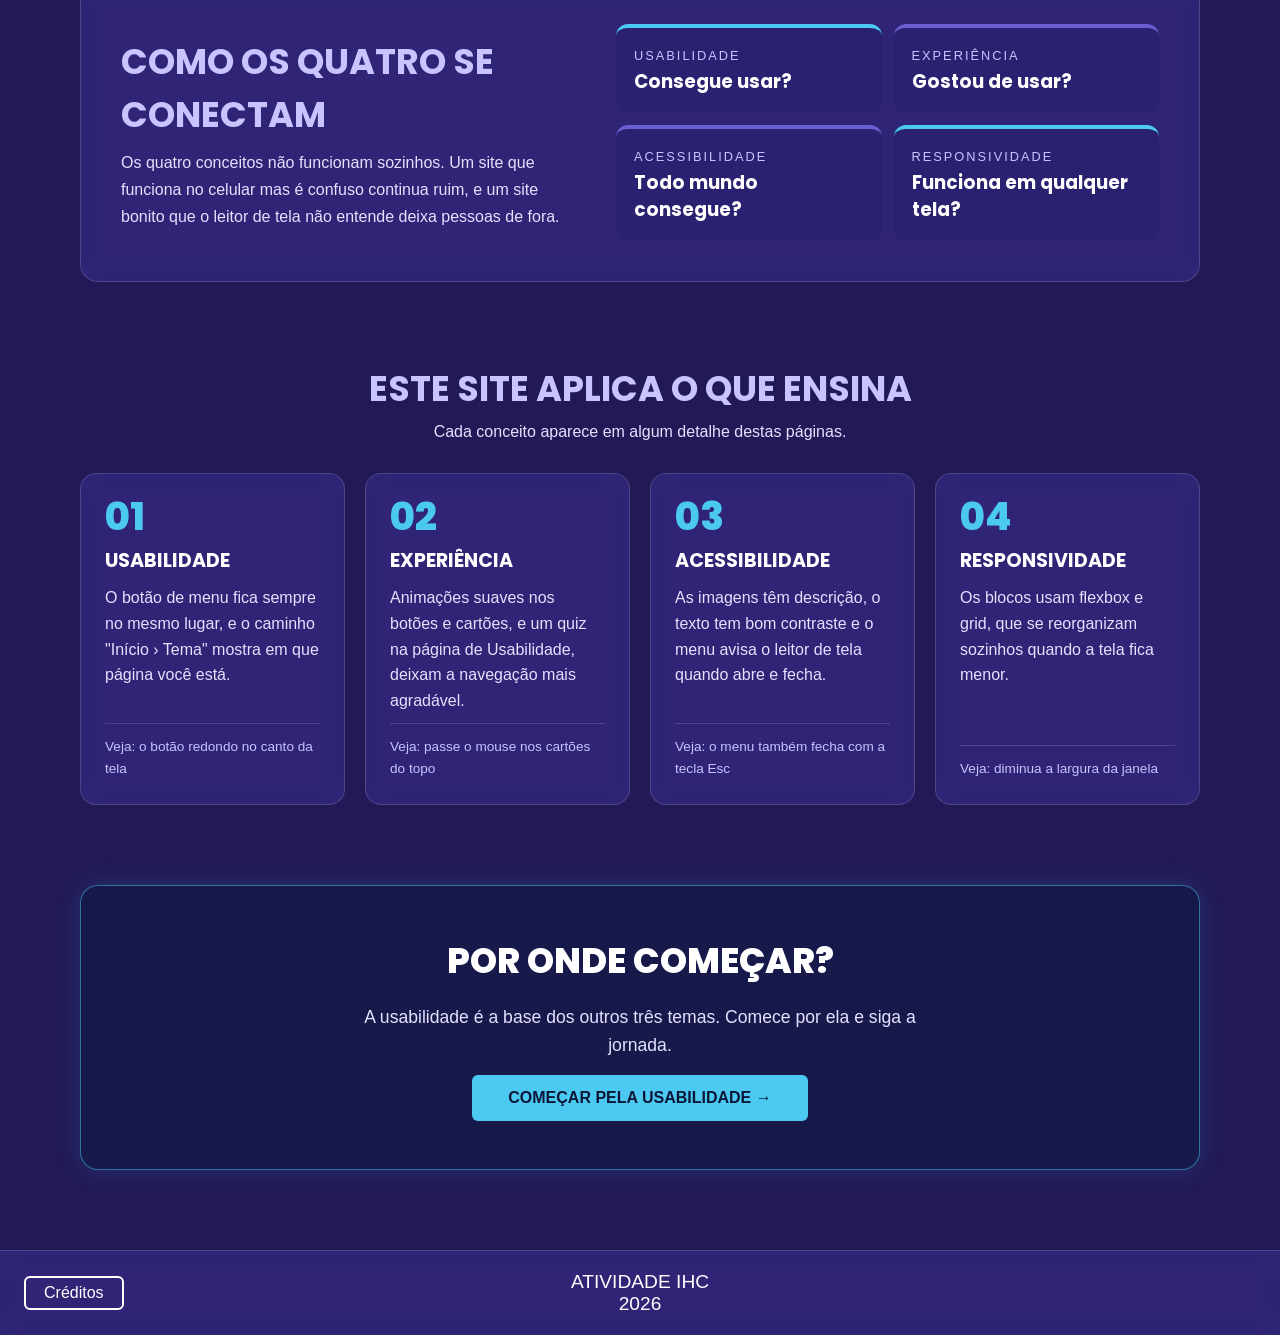
==== commit fe7bfe8b: "correção" ====
--- a/index.html
+++ b/index.html
@@ -32,15 +32,6 @@
         <!-- nova aparencia-->
     <section class = "inicio">
 
-        <header class="cabecalho">
-            <a href="index.html" class="logo">
-                <span class="logo-icone" aria-hidden="true">IHC</span>
-                <span class="logo-texto">
-                    <span class="logo-pequeno">Criação de</span>
-                    <span class="logo-grande">Interfaces</span>
-                </span>
-            </a>
-        </header>
 
         <div class="inicio-conteudo">
             <div class="inicio-texto">
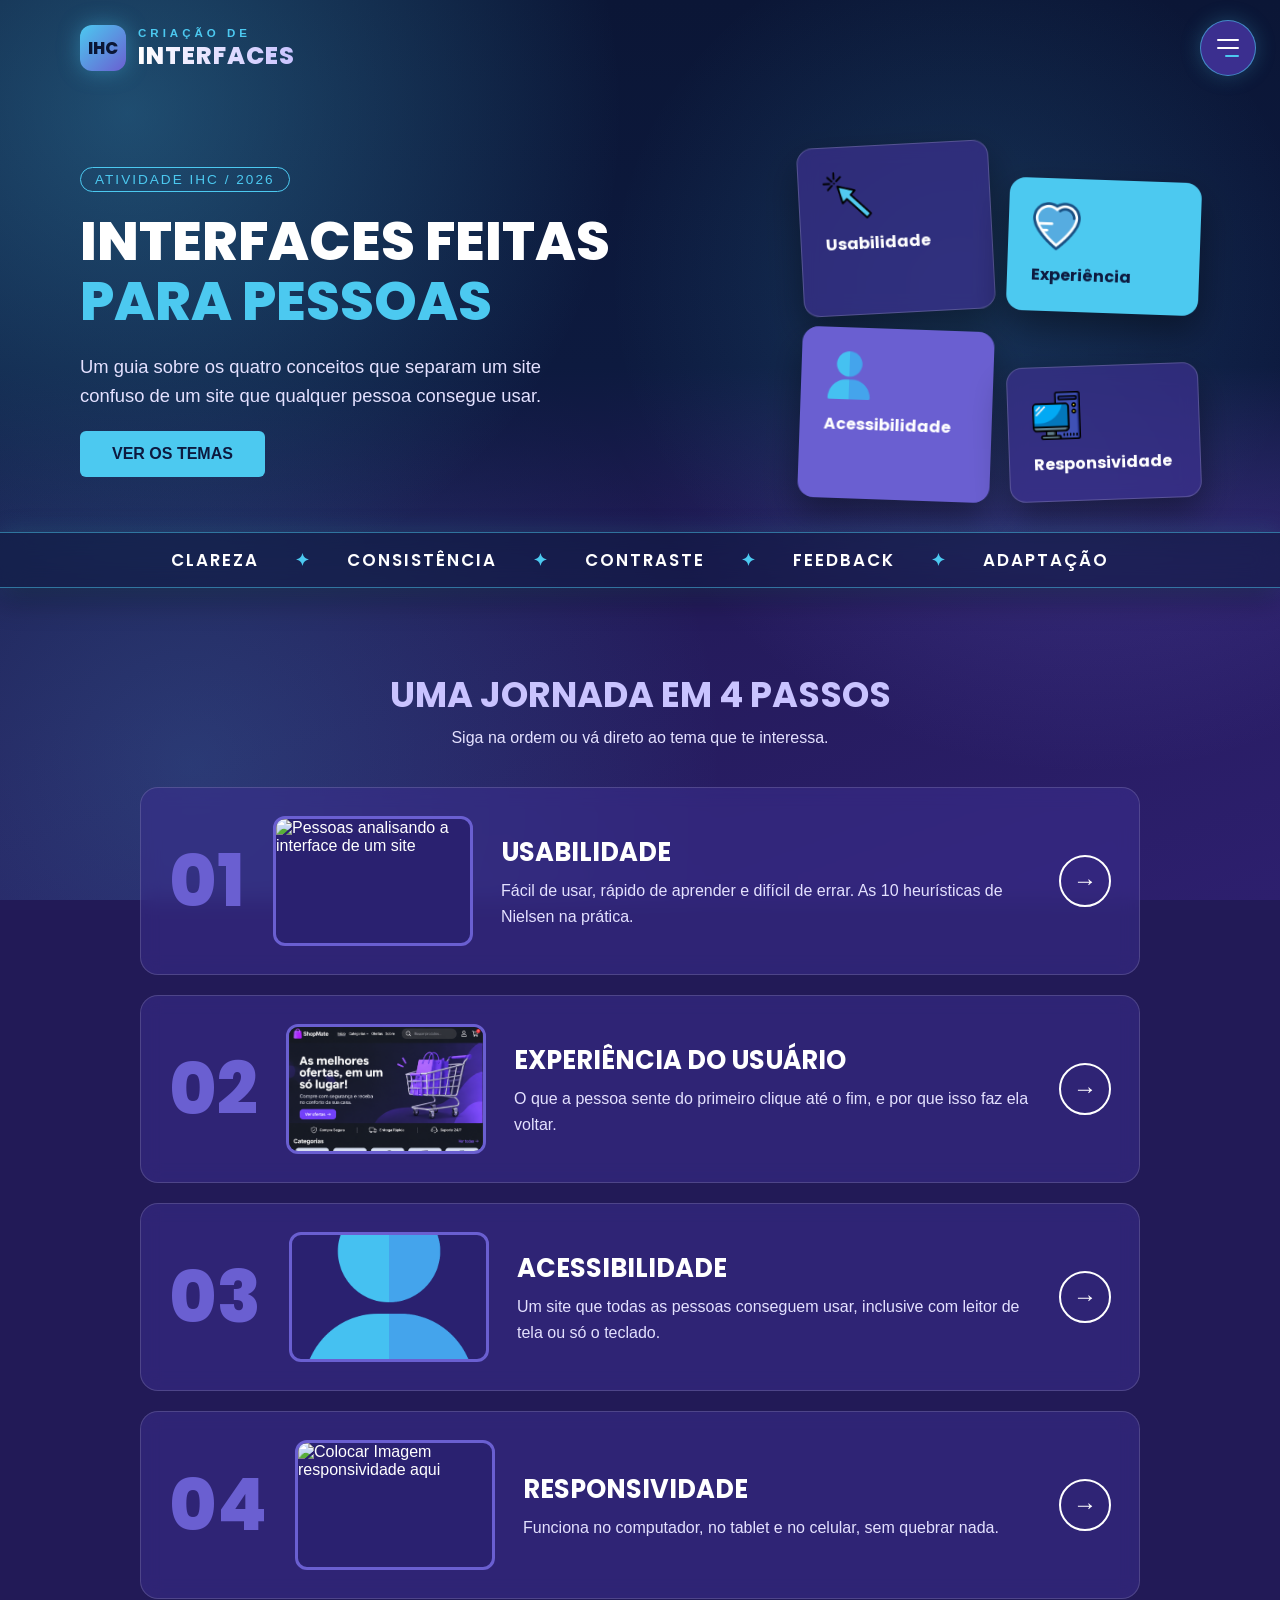
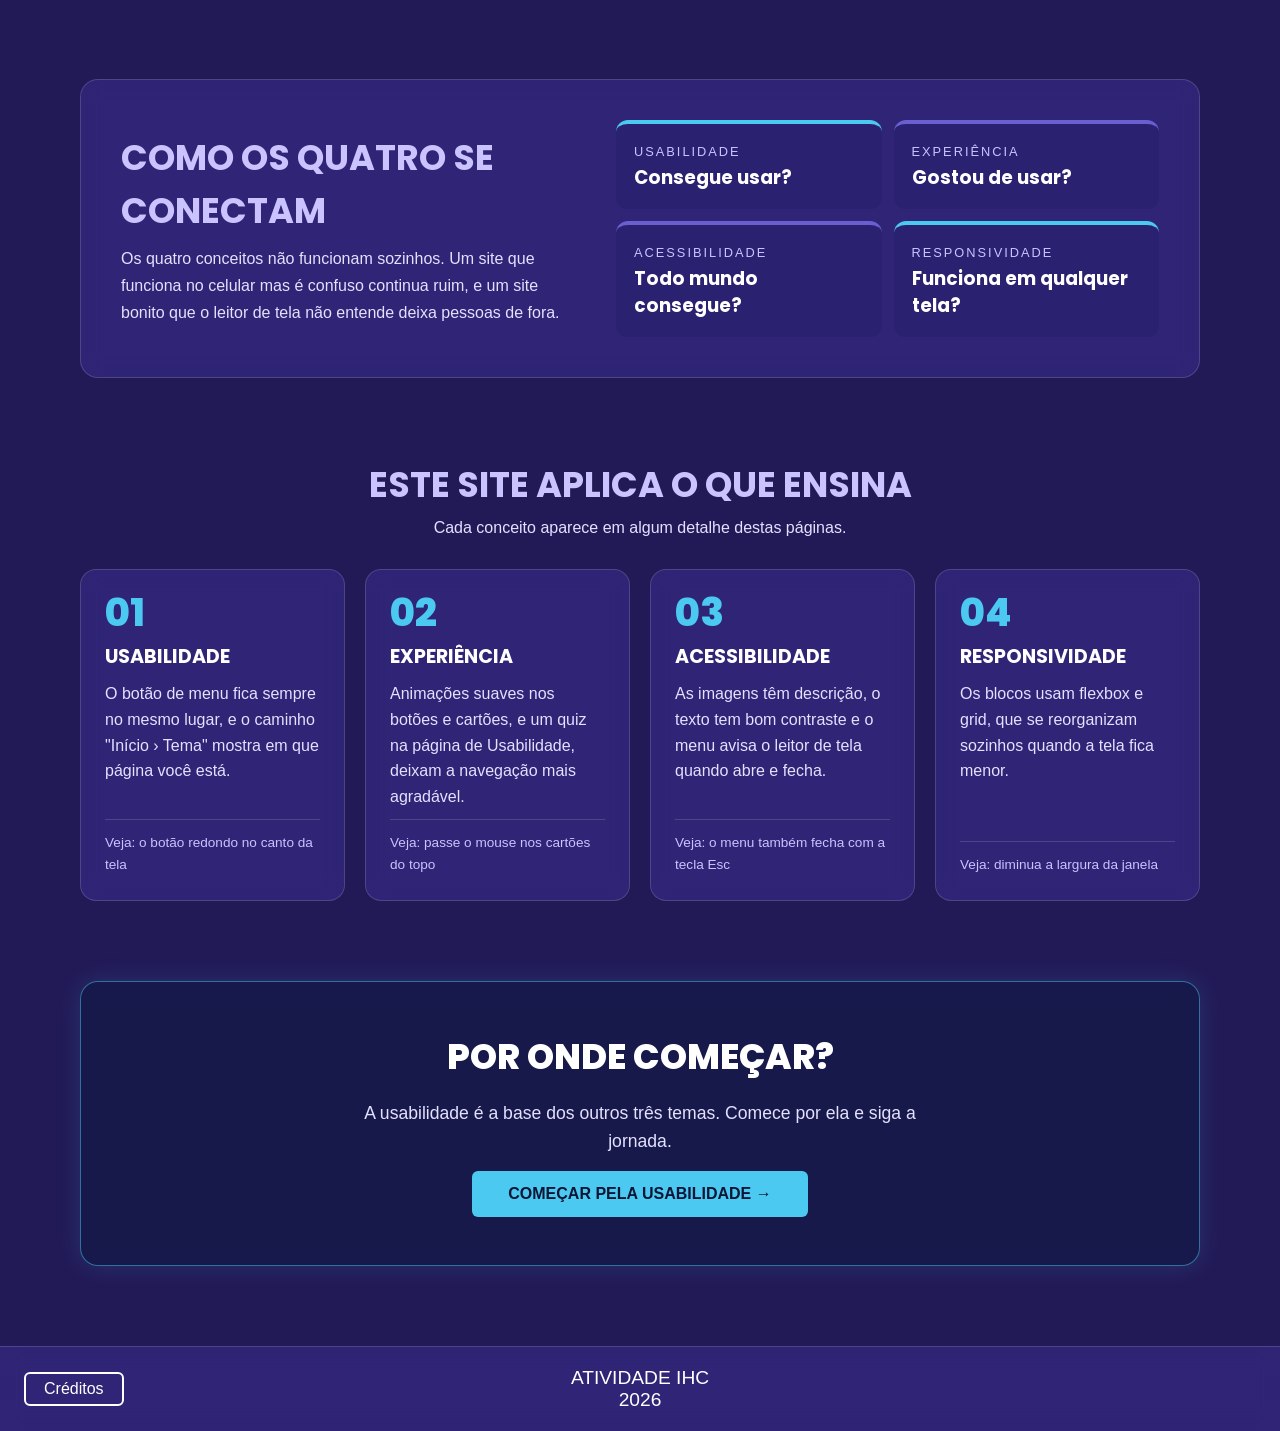
==== commit 2256be61: "correção 2" ====
--- a/index.html
+++ b/index.html
@@ -33,6 +33,16 @@
     <section class = "inicio">
 
 
+        <header class="cabecalho">
+            <a href="index.html" class="logo">
+                <span class="logo-icone" aria-hidden="true">IHC</span>
+                <span class="logo-texto">
+                    <span class="logo-pequeno">Criação de</span>
+                    <span class="logo-grande">Interfaces</span>
+                </span>
+            </a>
+        </header>
+        
         <div class="inicio-conteudo">
             <div class="inicio-texto">
                 <p class="selo">Atividade IHC / 2026</p>
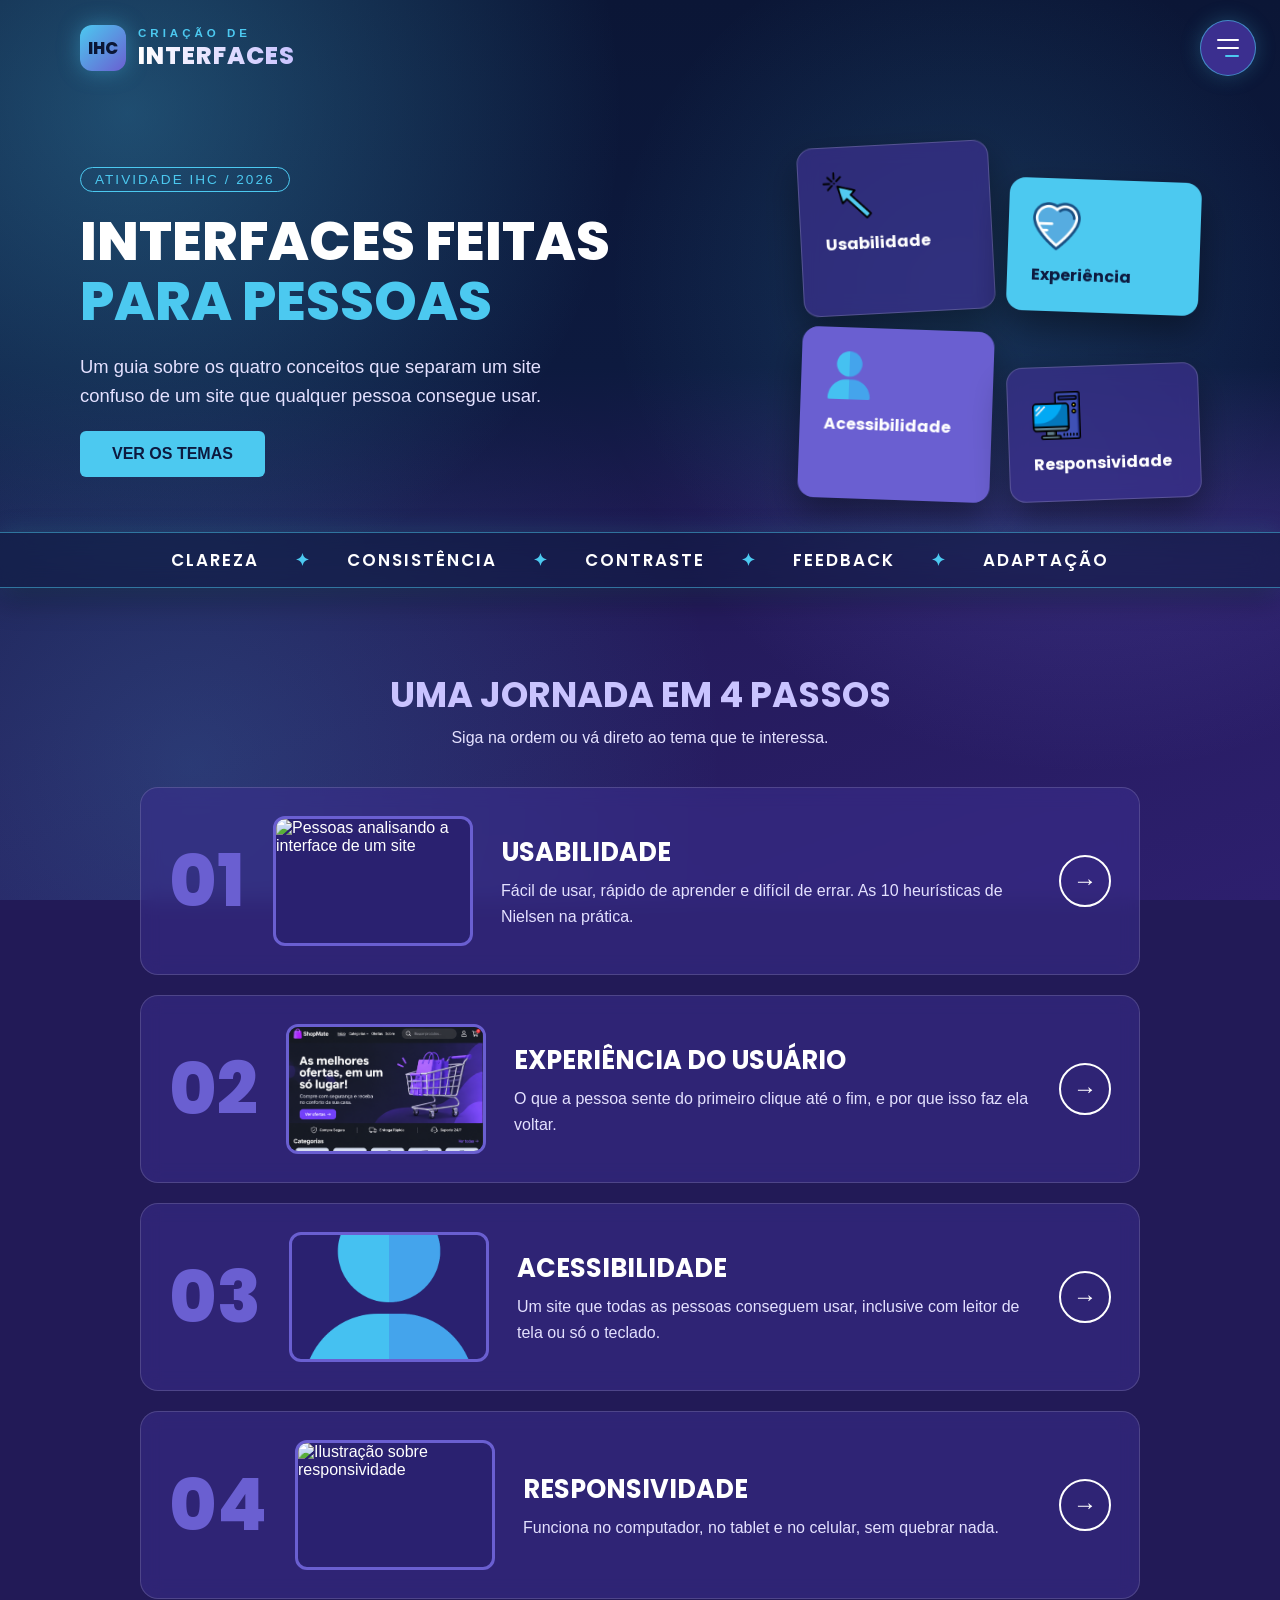
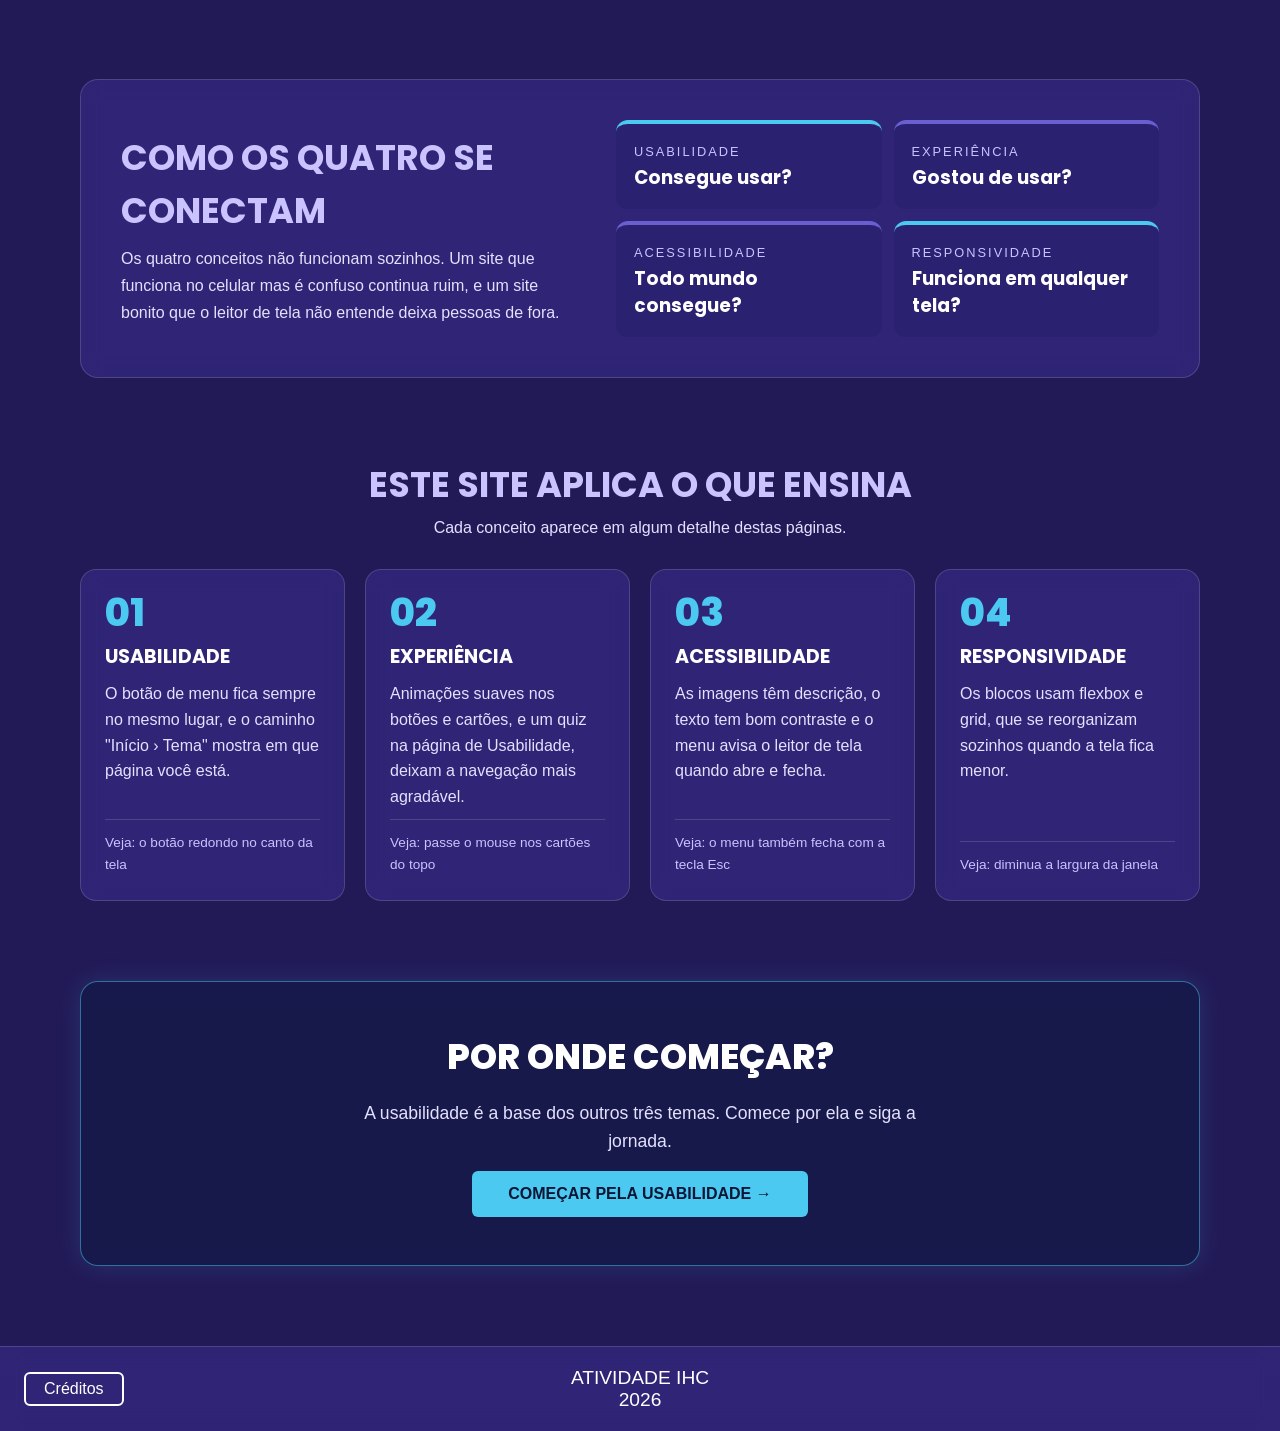
==== commit 563dc240: "Adiciona imagem de responsividade" ====
--- a/index.html
+++ b/index.html
@@ -9,6 +9,7 @@
     <!--fonte Poppins do Google Fonts, usada nos títulos-->
     <link href="https://fonts.googleapis.com/css2?family=Poppins:wght@600;700;800&display=swap" rel="stylesheet">
     <link rel="stylesheet" href="style.css">
+    <link rel="stylesheet" href="responsividade.css">
 </head>
 <body>
 
@@ -129,7 +130,7 @@
         <!-- tema 4 --> 
         <a href="responsividade.html" class="passo" id="responsividade">
             <span class="passo-numero">04</span>
-            <img class="passo-imagem" src="#" alt="Colocar Imagem responsividade aqui">
+            <img class="passo-imagem" src="responsividade.png" alt="Ilustração sobre responsividade">
             <div class="passo-texto">
                 <h3>Responsividade</h3>
                 <p>Funciona no computador, no tablet e no celular, sem quebrar nada.</p>
--- a/responsividade.css
+++ b/responsividade.css
@@ -0,0 +1,239 @@
+
+/* ========================================
+   RESPONSIVIDADE - PROJETO IHC
+   Responsável: Henrique
+   ======================================== */
+
+
+/* ========================================
+   CELULARES - ATÉ 480px
+   ======================================== */
+
+@media (max-width: 480px) {
+
+    /* Cabeçalho */
+    .cabecalho {
+        height: 80px;
+        padding: 0 16px;
+    }
+
+    .logo-icone {
+        width: 40px;
+        height: 40px;
+    }
+
+    .logo-grande {
+        font-size: 1.1rem;
+    }
+
+    .logo-pequeno {
+        font-size: 0.6rem;
+        letter-spacing: 2px;
+    }
+
+    /* Botão e menu */
+    .botao-menu {
+        width: 46px;
+        height: 46px;
+        top: 14px;
+        right: 14px;
+    }
+
+    .menu-lista {
+        top: 14px;
+        right: 14px;
+        left: 14px;
+        width: auto;
+        height: auto;
+        min-height: 56px;
+        padding: 65px 12px 12px;
+        border-radius: 16px;
+    }
+
+    .menu-lista ul {
+        width: 100%;
+        flex-direction: column;
+        gap: 4px;
+    }
+
+    .menu-lista ul a {
+        padding: 12px;
+        font-size: 0.9rem;
+    }
+
+    /* Abertura */
+    .inicio {
+        padding-bottom: 48px;
+    }
+
+    .inicio-conteudo {
+        padding: 30px 18px 0;
+        gap: 30px;
+    }
+
+    .inicio-texto {
+        flex: 1 1 100%;
+        gap: 16px;
+    }
+
+    .inicio-titulo {
+        font-size: 2rem;
+    }
+
+    .inicio-descricao {
+        font-size: 1rem;
+    }
+
+    .botao-principal {
+        padding: 12px 22px;
+        font-size: 0.85rem;
+    }
+
+    /* Cartões do início */
+    .tema-cartoes {
+        flex: 1 1 100%;
+        gap: 12px;
+    }
+
+    .tema-cartao {
+        padding: 16px;
+    }
+
+    .tema-cartao img {
+        width: 38px;
+        height: 38px;
+    }
+
+    .tema-cartao p {
+        font-size: 0.85rem;
+    }
+
+    .tema-cartao:nth-child(n) {
+        margin-top: 0;
+        transform: none;
+    }
+
+    /* Faixa de informações */
+    .faixa {
+        margin-top: -20px;
+        padding: 12px;
+        gap: 8px 14px;
+        font-size: 0.75rem;
+        letter-spacing: 1px;
+    }
+
+    /* Jornada */
+    .jornada {
+        width: calc(100% - 24px);
+        margin: 45px auto;
+        gap: 14px;
+    }
+
+    .jornada-topo h2,
+    .conexao h2,
+    .aplica h2 {
+        font-size: 1.5rem;
+    }
+
+    /* Cartões dos temas */
+    .passo {
+        padding: 18px;
+        gap: 14px;
+    }
+
+    .passo-numero {
+        font-size: 2.8rem;
+    }
+
+    .passo-imagem {
+        flex: 1 1 100%;
+        width: 100%;
+        height: 160px;
+    }
+
+    .passo-texto {
+        flex: 1 1 100%;
+    }
+
+    .passo-texto h3 {
+        font-size: 1.2rem;
+    }
+
+    .passo-texto p {
+        font-size: 0.9rem;
+    }
+
+    .passo-seta {
+        width: 40px;
+        height: 40px;
+        font-size: 1.1rem;
+    }
+
+    /* Conexão entre os temas */
+    .conexao {
+        width: calc(100% - 24px);
+        padding: 22px;
+        margin-bottom: 50px;
+        gap: 20px;
+    }
+
+    .perguntas {
+        grid-template-columns: 1fr;
+    }
+
+    .pergunta {
+        padding: 14px;
+    }
+
+    /* Aplicação no site */
+    .aplica {
+        width: calc(100% - 24px);
+        margin-bottom: 50px;
+    }
+
+    .aplica-grade {
+        grid-template-columns: 1fr;
+        gap: 14px;
+    }
+
+    .aplica-cartao {
+        padding: 18px;
+    }
+
+    /* Chamada final */
+    .chamada {
+        width: calc(100% - 24px);
+        padding: 30px 18px;
+        margin-bottom: 50px;
+    }
+
+    .chamada h2 {
+        font-size: 1.5rem;
+    }
+
+    .chamada p {
+        font-size: 0.95rem;
+    }
+
+    .chamada a {
+        padding: 12px 20px;
+        font-size: 0.85rem;
+    }
+
+    /* Rodapé */
+    .rodape {
+        grid-template-columns: 1fr;
+        justify-items: center;
+        gap: 14px;
+        padding: 20px;
+    }
+
+    .btn-creditos {
+        justify-self: center;
+    }
+
+    .rodape p {
+        font-size: 1rem;
+    }
+
+}
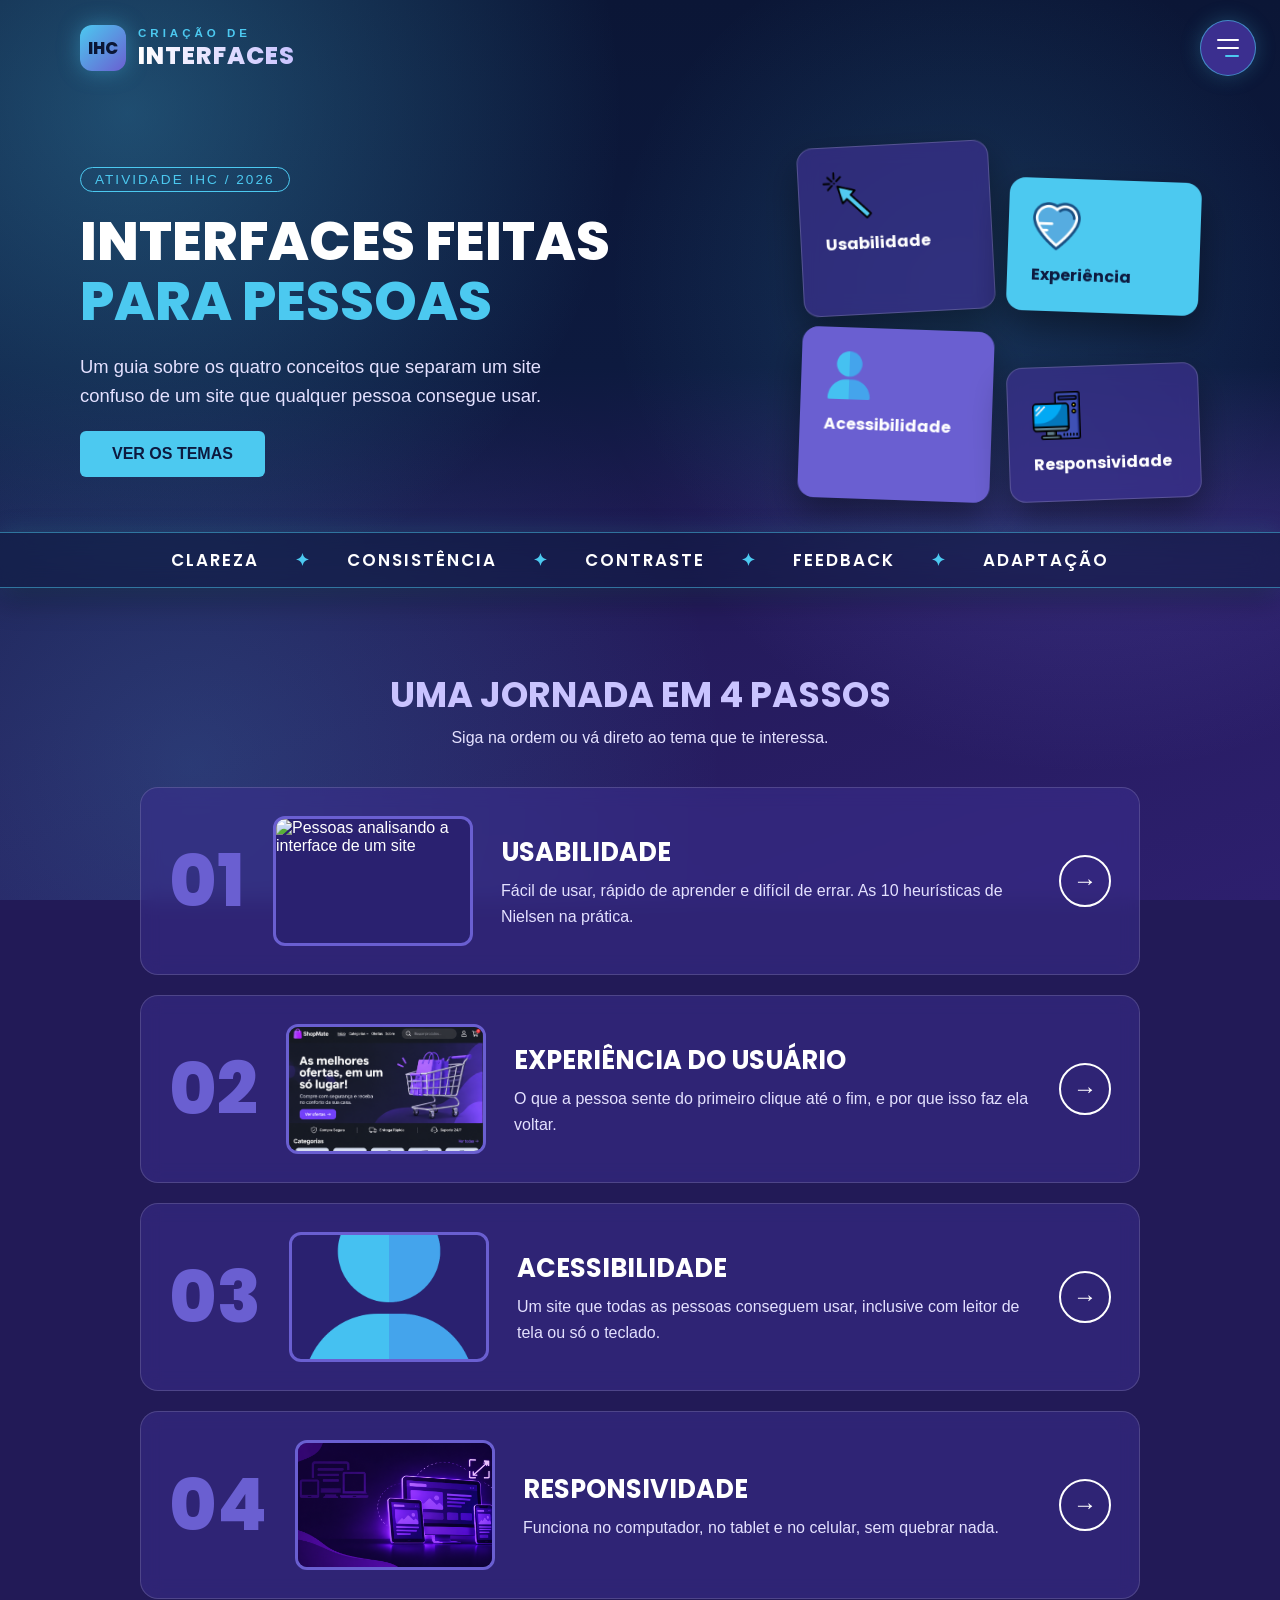
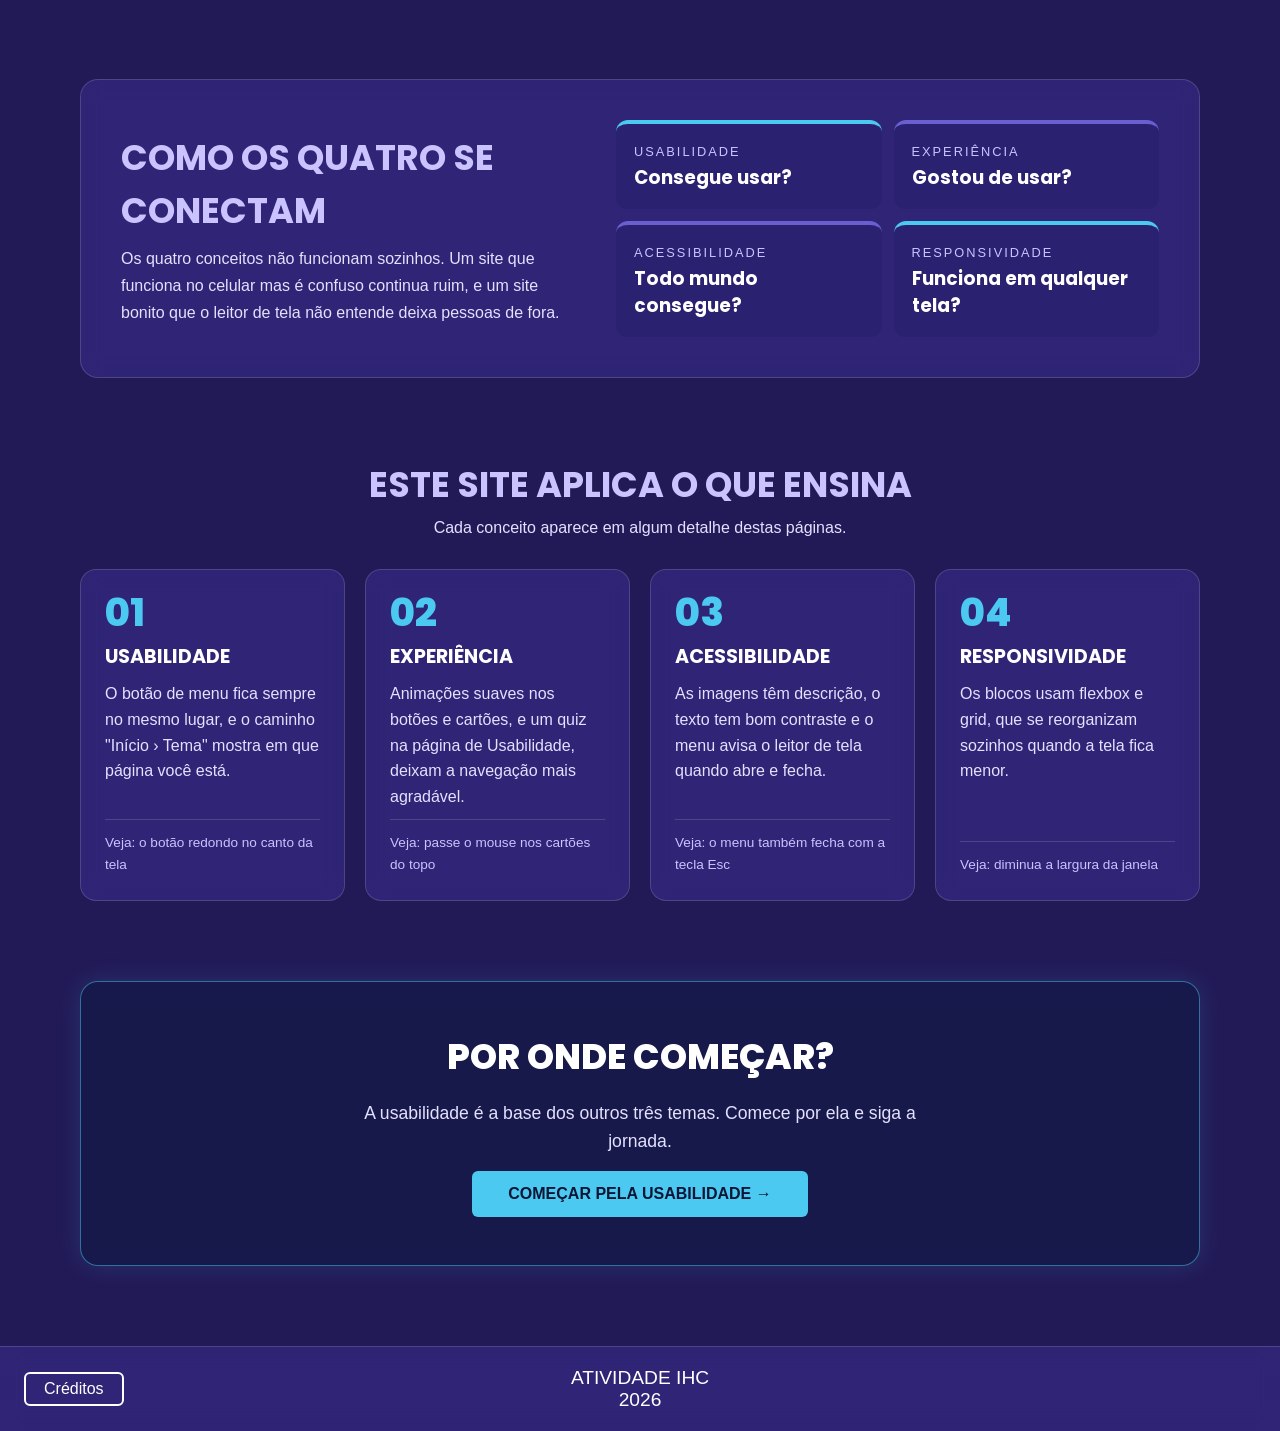
==== commit 9acd1f84: "Adicionando pagina de creditos do grupo" ====
--- a/index.html
+++ b/index.html
@@ -208,7 +208,7 @@
     </section>
 
     <footer class="rodape">
-        <a href="#" class="btn-creditos">Créditos</a>
+        <a href="creditos.html" class="btn-creditos">Créditos</a>
         <p>Atividade IHC<br>2026</p>
     </footer>
 
